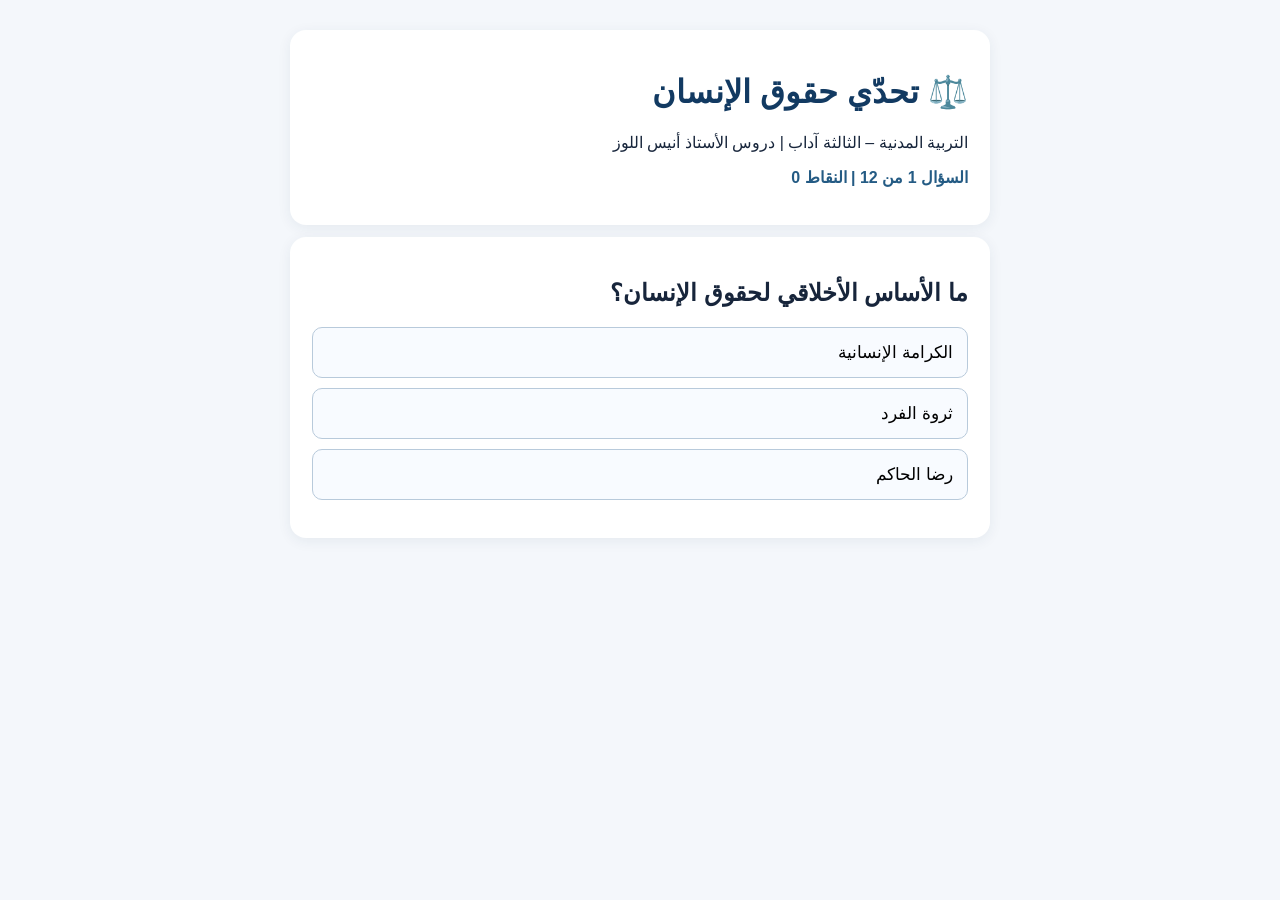
==== human-rights-quiz.html @ 67797f1d "Add interactive human rights revision quiz" ====
<!doctype html><html lang="ar" dir="rtl"><meta charset="utf-8"><meta name="viewport" content="width=device-width,initial-scale=1"><title>تحدّي حقوق الإنسان</title><style>body{font-family:Tahoma,Arial;background:#f4f7fb;color:#17253b;margin:0;padding:18px}.wrap{max-width:700px;margin:auto}header,.card{background:white;padding:22px;border-radius:16px;margin:12px 0;box-shadow:0 3px 14px #1b365012}h1{color:#123a62}button{display:block;width:100%;padding:14px;margin:10px 0;text-align:right;border:1px solid #b8cadb;border-radius:10px;background:#f8fbff;font-size:17px;cursor:pointer}button:hover{background:#dcecff}.correct{background:#d9f3df!important}.wrong{background:#ffe1e1!important}.small{color:#52657b}#next{background:#123a62;color:white;text-align:center}#progress{font-weight:bold;color:#245b84}</style><div class="wrap"><header><h1>⚖️ تحدّي حقوق الإنسان</h1><p>التربية المدنية – الثالثة آداب | دروس الأستاذ أنيس اللوز</p><p id="progress"></p></header><div class="card"><h2 id="q"></h2><div id="answers"></div><p id="explain" class="small"></p><button id="next" style="display:none" onclick="advance()">السؤال الموالي ←</button></div></div><script>const data=[["ما الأساس الأخلاقي لحقوق الإنسان؟",["الكرامة الإنسانية","ثروة الفرد","رضا الحاكم"],0,"الكرامة قيمة متأصلة ومتساوية بين البشر."],["ما الفرق بين الحاجة والحق؟",["لا فرق","الحاجة افتقار والحق استحقاق مشروع","كل رغبة حق"],1,"الحاجة منطلق للمطالبة، لكن الحق يتطلب أساسًا للمشروعية."],["من صاحب نظرية الحقوق الطبيعية: الحياة والحرية والملكية؟",["هوبز","جون لوك","مونتسكيو"],1,"يرى لوك أن الحقوق الطبيعية سابقة عن الدولة."],["ما الهدف الأساسي للدولة عند هوبز؟",["ضمان الأمن والسلم","إلغاء القانون","منع التعليم"],0,"الخوف من الصراع يدفع إلى إنشاء سلطة مشتركة."],["ما المقصود بالحرية المدنية عند روسو؟",["فعل كل ما نشاء","الخضوع لإرادة شخص واحد","العيش وفق قوانين يشارك المواطنون في وضعها"],2,"يربط روسو الحرية المدنية بالقانون والإرادة العامة."],["أيّ عبارة صحيحة؟",["الحقوق الطبيعية والحقوق المدنية مترادفتان دائمًا","الحقوق الطبيعية تصور فلسفي والمدنية حقوق ينظمها القانون","القانون يخلق كرامة الإنسان"],1,"يجب التمييز بين المصدر الفكري والضمان القانوني."],["متى اعتُمد الإعلان العالمي لحقوق الإنسان؟",["10 ديسمبر 1948","10 ديسمبر 1958","26 جوان 1945"],0,"اعتمدته الجمعية العامة للأمم المتحدة في باريس."],["في أي سنة اعتُمد العهدان الدوليان؟",["1789","1966","1989"],1,"دخل العهدان حيز النفاذ سنة 1976."],["ماذا تعني كونية حقوق الإنسان؟",["تخص مواطني دولة واحدة","تشمل جميع البشر دون تمييز","تخص البالغين فقط"],1,"تستند الكونية إلى المساواة في الكرامة."],["كيف نفهم ترابط الحقوق؟",["يمكن عزل التعليم عن بقية الحقوق","الحقوق الاقتصادية أهم دائمًا","التمتع بحق يساعد على ممارسة حقوق أخرى"],2,"التعليم مثلًا يدعم المشاركة وحرية التعبير."],["أي حق من الحقوق الاقتصادية والاجتماعية؟",["الحق في الصحة","الحق في الانتخاب","حرية الرأي"],0,"الصحة من الحقوق الاقتصادية والاجتماعية."],["ما التاريخ الذي يرتبط بإعلان حقوق الإنسان والمواطن في فرنسا؟",["1215","1789","1993"],1,"كان الإعلان محطة بارزة في تاريخ الحقوق."]];let i=0,score=0,locked=false;function show(){locked=false;document.getElementById('progress').textContent='السؤال '+(i+1)+' من '+data.length+' | النقاط '+score;document.getElementById('q').textContent=data[i][0];document.getElementById('explain').textContent='';document.getElementById('next').style.display='none';document.getElementById('answers').innerHTML='';data[i][1].forEach((v,j)=>{let b=document.createElement('button');b.textContent=v;b.onclick=()=>{if(locked)return;locked=true;if(j===data[i][2])score++;[...document.querySelectorAll('#answers button')].forEach((x,k)=>x.className=k===data[i][2]?'correct':k===j?'wrong':'');document.getElementById('explain').textContent=data[i][3];document.getElementById('next').style.display='block';document.getElementById('next').textContent=i===data.length-1?'عرض النتيجة':'السؤال الموالي ←'};document.getElementById('answers').appendChild(b)})}function advance(){i++;if(i<data.length){show();return}document.getElementById('progress').textContent='انتهى التحدي';document.getElementById('q').textContent='نتيجتك: '+score+' / '+data.length;document.getElementById('answers').innerHTML='<p>أحسنت! راجع الشروح المرتبطة بالإجابات لتحسين نتيجتك.</p>';document.getElementById('explain').textContent='';document.getElementById('next').textContent='إعادة المحاولة';document.getElementById('next').style.display='block';document.getElementById('next').onclick=()=>location.reload()}show();</script></html>
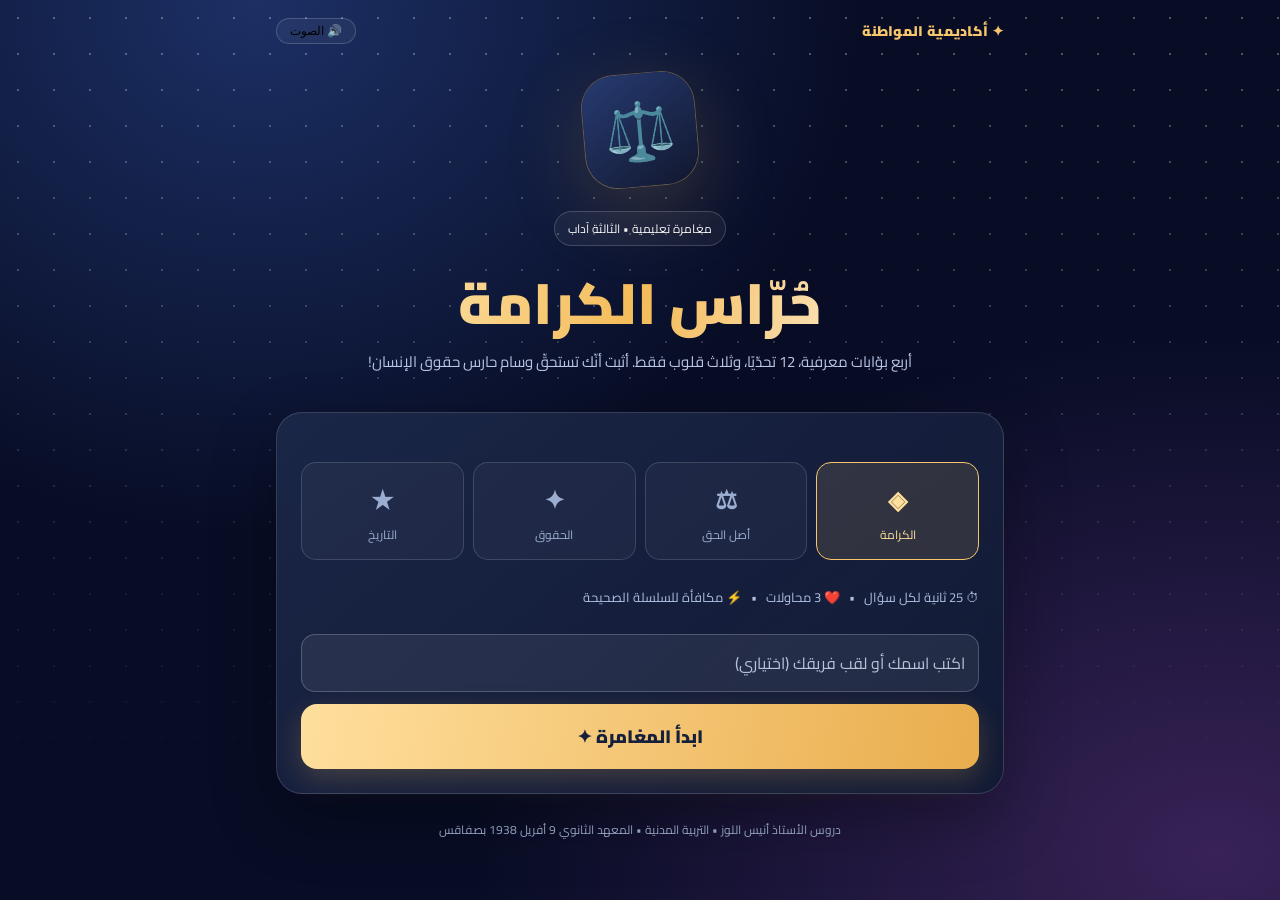
==== commit 389a705f: "Redesign human rights quiz as cinematic four-stage game" ====
--- a/human-rights-quiz.html
+++ b/human-rights-quiz.html
@@ -1 +1,24 @@
-<!doctype html><html lang="ar" dir="rtl"><meta charset="utf-8"><meta name="viewport" content="width=device-width,initial-scale=1"><title>تحدّي حقوق الإنسان</title><style>body{font-family:Tahoma,Arial;background:#f4f7fb;color:#17253b;margin:0;padding:18px}.wrap{max-width:700px;margin:auto}header,.card{background:white;padding:22px;border-radius:16px;margin:12px 0;box-shadow:0 3px 14px #1b365012}h1{color:#123a62}button{display:block;width:100%;padding:14px;margin:10px 0;text-align:right;border:1px solid #b8cadb;border-radius:10px;background:#f8fbff;font-size:17px;cursor:pointer}button:hover{background:#dcecff}.correct{background:#d9f3df!important}.wrong{background:#ffe1e1!important}.small{color:#52657b}#next{background:#123a62;color:white;text-align:center}#progress{font-weight:bold;color:#245b84}</style><div class="wrap"><header><h1>⚖️ تحدّي حقوق الإنسان</h1><p>التربية المدنية – الثالثة آداب | دروس الأستاذ أنيس اللوز</p><p id="progress"></p></header><div class="card"><h2 id="q"></h2><div id="answers"></div><p id="explain" class="small"></p><button id="next" style="display:none" onclick="advance()">السؤال الموالي ←</button></div></div><script>const data=[["ما الأساس الأخلاقي لحقوق الإنسان؟",["الكرامة الإنسانية","ثروة الفرد","رضا الحاكم"],0,"الكرامة قيمة متأصلة ومتساوية بين البشر."],["ما الفرق بين الحاجة والحق؟",["لا فرق","الحاجة افتقار والحق استحقاق مشروع","كل رغبة حق"],1,"الحاجة منطلق للمطالبة، لكن الحق يتطلب أساسًا للمشروعية."],["من صاحب نظرية الحقوق الطبيعية: الحياة والحرية والملكية؟",["هوبز","جون لوك","مونتسكيو"],1,"يرى لوك أن الحقوق الطبيعية سابقة عن الدولة."],["ما الهدف الأساسي للدولة عند هوبز؟",["ضمان الأمن والسلم","إلغاء القانون","منع التعليم"],0,"الخوف من الصراع يدفع إلى إنشاء سلطة مشتركة."],["ما المقصود بالحرية المدنية عند روسو؟",["فعل كل ما نشاء","الخضوع لإرادة شخص واحد","العيش وفق قوانين يشارك المواطنون في وضعها"],2,"يربط روسو الحرية المدنية بالقانون والإرادة العامة."],["أيّ عبارة صحيحة؟",["الحقوق الطبيعية والحقوق المدنية مترادفتان دائمًا","الحقوق الطبيعية تصور فلسفي والمدنية حقوق ينظمها القانون","القانون يخلق كرامة الإنسان"],1,"يجب التمييز بين المصدر الفكري والضمان القانوني."],["متى اعتُمد الإعلان العالمي لحقوق الإنسان؟",["10 ديسمبر 1948","10 ديسمبر 1958","26 جوان 1945"],0,"اعتمدته الجمعية العامة للأمم المتحدة في باريس."],["في أي سنة اعتُمد العهدان الدوليان؟",["1789","1966","1989"],1,"دخل العهدان حيز النفاذ سنة 1976."],["ماذا تعني كونية حقوق الإنسان؟",["تخص مواطني دولة واحدة","تشمل جميع البشر دون تمييز","تخص البالغين فقط"],1,"تستند الكونية إلى المساواة في الكرامة."],["كيف نفهم ترابط الحقوق؟",["يمكن عزل التعليم عن بقية الحقوق","الحقوق الاقتصادية أهم دائمًا","التمتع بحق يساعد على ممارسة حقوق أخرى"],2,"التعليم مثلًا يدعم المشاركة وحرية التعبير."],["أي حق من الحقوق الاقتصادية والاجتماعية؟",["الحق في الصحة","الحق في الانتخاب","حرية الرأي"],0,"الصحة من الحقوق الاقتصادية والاجتماعية."],["ما التاريخ الذي يرتبط بإعلان حقوق الإنسان والمواطن في فرنسا؟",["1215","1789","1993"],1,"كان الإعلان محطة بارزة في تاريخ الحقوق."]];let i=0,score=0,locked=false;function show(){locked=false;document.getElementById('progress').textContent='السؤال '+(i+1)+' من '+data.length+' | النقاط '+score;document.getElementById('q').textContent=data[i][0];document.getElementById('explain').textContent='';document.getElementById('next').style.display='none';document.getElementById('answers').innerHTML='';data[i][1].forEach((v,j)=>{let b=document.createElement('button');b.textContent=v;b.onclick=()=>{if(locked)return;locked=true;if(j===data[i][2])score++;[...document.querySelectorAll('#answers button')].forEach((x,k)=>x.className=k===data[i][2]?'correct':k===j?'wrong':'');document.getElementById('explain').textContent=data[i][3];document.getElementById('next').style.display='block';document.getElementById('next').textContent=i===data.length-1?'عرض النتيجة':'السؤال الموالي ←'};document.getElementById('answers').appendChild(b)})}function advance(){i++;if(i<data.length){show();return}document.getElementById('progress').textContent='انتهى التحدي';document.getElementById('q').textContent='نتيجتك: '+score+' / '+data.length;document.getElementById('answers').innerHTML='<p>أحسنت! راجع الشروح المرتبطة بالإجابات لتحسين نتيجتك.</p>';document.getElementById('explain').textContent='';document.getElementById('next').textContent='إعادة المحاولة';document.getElementById('next').style.display='block';document.getElementById('next').onclick=()=>location.reload()}show();</script></html>+<!doctype html><html lang="ar" dir="rtl"><head><meta charset="utf-8"><meta name="viewport" content="width=device-width,initial-scale=1"><meta name="theme-color" content="#080d25"><title>حُرّاس الكرامة | مغامرة حقوق الإنسان</title><style>
+@import url('https://fonts.googleapis.com/css2?family=Cairo:wght@400;600;700;800;900&display=swap');
+:root{--gold:#f7c66c;--cyan:#54e5e0;--ink:#080d25;--panel:#151e3a;--white:#f8faff}*{box-sizing:border-box}body{margin:0;min-height:100vh;background:radial-gradient(ellipse at 20% 0%,#1c3065 0,transparent 42%),radial-gradient(ellipse at 95% 95%,#382257 0,transparent 43%),#080d25;color:var(--white);font-family:Cairo,Tahoma,Arial,sans-serif;overflow-x:hidden}.stars{position:fixed;inset:0;pointer-events:none;opacity:.3;background-image:radial-gradient(#fff 1px,transparent 1px);background-size:36px 36px;mask-image:linear-gradient(#000,transparent 90%)}.app{max-width:760px;margin:auto;padding:18px 16px 44px;position:relative}.top{display:flex;align-items:center;justify-content:space-between;gap:10px}.brand{font-size:14px;font-weight:900;letter-spacing:.3px;color:var(--gold)}.pill{border:1px solid #ffffff2c;border-radius:50px;padding:5px 13px;background:#ffffff0c;font-size:12px}.hero{text-align:center;padding:30px 10px 16px}.crest{width:112px;height:112px;margin:0 auto 10px;border-radius:32px;display:grid;place-items:center;font-size:57px;background:linear-gradient(145deg,#273b72,#11172e);box-shadow:0 0 0 1px #f7c66c55,0 20px 80px #d8a94b38;transform:rotate(-5deg)}h1{font-size:clamp(33px,7vw,57px);line-height:1.25;margin:22px 0 8px;font-weight:900;background:linear-gradient(100deg,#fff2c8,#f4bb58,#fff);background-clip:text;color:transparent}h2{font-size:clamp(21px,5vw,31px);line-height:1.65;margin:12px 0}.subtitle{color:#b9c6e6;font-size:15px;max-width:570px;margin:8px auto 20px}.panel{background:linear-gradient(140deg,#1c2849ed,#111a34f5);border:1px solid #ffffff25;border-radius:26px;padding:24px;box-shadow:0 25px 65px #0005;backdrop-filter:blur(8px)}.levels{display:grid;grid-template-columns:repeat(4,1fr);gap:9px;margin:25px 0}.level{padding:13px 5px;text-align:center;border:1px solid #ffffff25;border-radius:15px;background:#ffffff09;color:#9badd0;font-size:12px}.level b{display:block;font-size:25px}.level.on{border-color:#f7c66c;background:#f7c66c20;color:#ffdf9c}.cta{width:100%;border:0;border-radius:16px;padding:16px 20px;background:linear-gradient(100deg,#ffdf9d,#e9ad4d);color:#16203b;font-family:inherit;font-weight:900;font-size:18px;cursor:pointer;box-shadow:0 9px 28px #e6ae4c3b;transition:transform .15s}.cta:active,.option:active{transform:scale(.98)}.secondary{background:#243557;color:#fff;box-shadow:none;border:1px solid #ffffff30}.hide{display:none!important}.hud{display:flex;gap:7px;justify-content:space-between;align-items:center;flex-wrap:wrap;margin:18px 0}.stat{background:#ffffff12;border:1px solid #ffffff20;padding:8px 12px;border-radius:13px;font-weight:800;font-size:13px}.track{height:9px;border-radius:30px;background:#ffffff1b;overflow:hidden;margin:12px 0 24px}.fill{height:100%;width:0;background:linear-gradient(90deg,var(--cyan),var(--gold));transition:width .35s}.chapter{color:var(--gold);font-weight:900;font-size:13px;letter-spacing:1px}.question{min-height:95px}.options{display:grid;gap:11px;margin-top:20px}.option{background:#ffffff0d;border:1px solid #8191b14f;color:#f5f7ff;border-radius:16px;min-height:66px;padding:15px;text-align:right;font:700 16px Cairo,Tahoma,sans-serif;cursor:pointer;display:flex;align-items:center;gap:13px;transition:.18s}.option:hover:not(:disabled){border-color:var(--gold);background:#ffffff1c}.letter{flex:0 0 32px;width:32px;height:32px;border-radius:10px;background:#ffffff16;display:grid;place-items:center;color:var(--gold);font-size:14px}.option.correct{border-color:#55e4b5;background:#2b9b7840}.option.wrong{border-color:#ff738c;background:#c0395440}.option:disabled{cursor:default}.feedback{margin:15px 0;padding:13px 15px;border-radius:14px;background:#ffffff10;border-right:3px solid var(--gold);font-size:14px;line-height:1.9}.timer{height:5px;background:#ffffff1a;border-radius:10px;overflow:hidden;margin-top:9px}.timer div{height:100%;background:linear-gradient(90deg,#ff778d,#f9c86c);width:100%;transition:width 1s linear}.footer{text-align:center;font-size:12px;color:#a4b4d5;margin-top:24px}.medal{font-size:70px;text-align:center;filter:drop-shadow(0 0 24px #f3bb5a99)}.resultscore{font-size:62px;font-weight:900;color:var(--gold);text-align:center}.name{width:100%;border:1px solid #ffffff35;background:#ffffff12;border-radius:14px;padding:13px;color:#fff;font:inherit;margin:12px 0}.name::placeholder{color:#b7c4d8}.mini{font-size:13px;color:#aebfe2}.shake{animation:shake .3s}@keyframes shake{0%,100%{transform:translateX(0)}25%{transform:translateX(8px)}75%{transform:translateX(-8px)}}.float{animation:float 3s ease-in-out infinite}@keyframes float{50%{transform:translateY(-8px) rotate(-5deg)}}.confetti{position:fixed;width:8px;height:12px;z-index:99;pointer-events:none;animation:fall 2.8s linear forwards}@keyframes fall{to{transform:translateY(110vh) rotate(700deg);opacity:0}}@media(max-width:480px){.panel{padding:18px}.levels{gap:5px}.level{font-size:10px}.option{font-size:14px;padding:11px}.hud .stat{font-size:11px;padding:7px}}
+</style></head><body><div class="stars"></div><main class="app"><div class="top"><span class="brand">✦ أكاديمية المواطنة</span><button class="pill" id="sound" onclick="toggleSound()">🔊 الصوت</button></div>
+<section id="welcome"><div class="hero"><div class="crest float">⚖️</div><div class="pill" style="display:inline-block;margin-top:15px">مغامرة تعليمية • الثالثة آداب</div><h1>حُرّاس الكرامة</h1><p class="subtitle">أربع بوّابات معرفية، 12 تحدّيًا، وثلاث قلوب فقط. أثبت أنّك تستحقّ وسام حارس حقوق الإنسان!</p></div><div class="panel"><div class="levels"><div class="level on"><b>◈</b>الكرامة</div><div class="level"><b>⚖</b>أصل الحق</div><div class="level"><b>✦</b>الحقوق</div><div class="level"><b>★</b>التاريخ</div></div><p class="mini">⏱ 25 ثانية لكل سؤال &nbsp; • &nbsp; ❤️ 3 محاولات &nbsp; • &nbsp; ⚡ مكافأة للسلسلة الصحيحة</p><input class="name" id="player" maxlength="25" placeholder="اكتب اسمك أو لقب فريقك (اختياري)"><button class="cta" onclick="start()">ابدأ المغامرة ✦</button></div></section>
+<section id="game" class="hide"><div class="hud"><span class="stat" id="hearts">❤️❤️❤️</span><span class="stat" id="points">⭐ 0</span><span class="stat" id="streak">⚡ 0</span><span class="stat" id="count">1 / 12</span></div><div class="track"><div class="fill" id="progress"></div></div><div class="panel" id="gamePanel"><div class="chapter" id="chapter"></div><h2 class="question" id="question"></h2><div class="timer"><div id="timebar"></div></div><p class="mini" id="clock">⏳ 25 ثانية</p><div class="options" id="options"></div><div class="feedback hide" id="feedback"></div><button class="cta hide" id="next" onclick="advance()">واصل المغامرة ←</button></div></section>
+<section id="result" class="hide"><div class="hero"><div class="medal" id="medal">🏅</div><h1 id="resultTitle">أحسنت!</h1><p class="subtitle" id="resultText"></p></div><div class="panel"><div class="resultscore" id="finalScore"></div><p style="text-align:center" id="finalDetail"></p><button class="cta" onclick="restart()">العب من جديد ↻</button><button class="cta secondary" style="margin-top:10px" onclick="share()">شارك نتيجتك 📋</button></div></section><div class="footer">دروس الأستاذ أنيس اللوز • التربية المدنية • المعهد الثانوي 9 أفريل 1938 بصفاقس</div></main>
+<script>
+const questions=[
+{c:"البوّابة الأولى: الكرامة",q:"لماذا يستحقّ جميع البشر حقوق الإنسان؟",a:["لأنهم متساوون في الثروة","لأن كرامتهم متأصّلة ومتساوية","لأن الدولة تمنحهم قيمتهم"],k:1,e:"الكرامة الإنسانية قيمة أصيلة لا ترتبط باللون أو الأصل أو الوضع الاجتماعي."},
+{c:"البوّابة الأولى: الكرامة",q:"ماذا يعني مبدأ كانط: الإنسان غاية في ذاته؟",a:["يمكن استغلال الإنسان متى كان ذلك نافعًا","لا يجوز اختزال الإنسان في مجرّد وسيلة","الحقوق تخصّ الأقوياء فقط"],k:1,e:"احترام الإنسان يقتضي عدم معاملته كمجرّد أداة لتحقيق مصالح الغير."},
+{c:"البوّابة الأولى: الكرامة",q:"أيّ مثال يعبّر عن حماية الكرامة؟",a:["التمييز في الدراسة بسبب الأصل","حرمان الفرد من التعبير","ضمان المساواة أمام القانون"],k:2,e:"المساواة أمام القانون تمنع التمييز التعسّفي."},
+{c:"البوّابة الثانية: أصل الحق",q:"ما العلاقة الدقيقة بين الحاجة والحق؟",a:["كل رغبة تتحوّل تلقائيًا إلى حق","الحاجة منطلق للمطالبة والحق استحقاق مشروع","لا صلة بين الحاجة والحق"],k:1,e:"الحاجة لا تنشئ حقًا تلقائيًا؛ مشروعية المطالبة ترتبط بالكرامة والاعتراف الاجتماعي والقانوني."},
+{c:"البوّابة الثانية: أصل الحق",q:"من اعتبر الحياة والحرية والملكية حقوقًا طبيعية سابقة عن الدولة؟",a:["جون لوك","توماس هوبز","جان جاك روسو"],k:0,e:"يرى لوك أنّ الدولة تقوم لحماية الحقوق الطبيعية لا لإنشائها من العدم."},
+{c:"البوّابة الثانية: أصل الحق",q:"ما الفكرة الأساسية في تفسير هوبز لقيام الدولة؟",a:["توسيع الصراع","الحاجة إلى الأمن والسلم","إلغاء جميع القوانين"],k:1,e:"يربط هوبز قيام السلطة السياسية بالحاجة إلى تجاوز الخوف والصراع."},
+{c:"البوّابة الثالثة: منظومة الحقوق",q:"ما الذي يميّز الحرية المدنية عند روسو؟",a:["العيش بلا قواعد","الخضوع لإرادة الحاكم وحده","الخضوع لقوانين تشارك الجماعة السياسية في وضعها"],k:2,e:"يربط روسو الحرية المدنية بالقانون والإرادة العامة."},
+{c:"البوّابة الثالثة: منظومة الحقوق",q:"ما معنى كونية حقوق الإنسان؟",a:["هي حقوق لجميع البشر دون تمييز","هي حقوق تخصّ دولة واحدة","هي حقوق لا تشمل الأطفال"],k:0,e:"تقوم الكونية على المساواة في الكرامة والاستحقاق."},
+{c:"البوّابة الثالثة: منظومة الحقوق",q:"أيّ مثال يعبّر عن ترابط الحقوق؟",a:["التعليم لا يؤثّر في المشاركة","التعليم يساعد على المشاركة الواعية","الحقوق السياسية تلغي الحقوق الاجتماعية"],k:1,e:"الحقوق مترابطة؛ التعلّم يدعم ممارسة الحريات والمشاركة العامة."},
+{c:"البوّابة الرابعة: محطات التاريخ",q:"في أيّ سنة صدر إعلان حقوق الإنسان والمواطن في فرنسا؟",a:["1789","1948","1966"],k:0,e:"أُقرّ الإعلان الفرنسي سنة 1789."},
+{c:"البوّابة الرابعة: محطات التاريخ",q:"ما التاريخ الدقيق لاعتماد الإعلان العالمي لحقوق الإنسان؟",a:["26 جوان 1945","10 ديسمبر 1948","10 ديسمبر 1966"],k:1,e:"اعتمدته الجمعية العامة للأمم المتحدة يوم 10 ديسمبر 1948."},
+{c:"البوّابة الرابعة: محطات التاريخ",q:"متى اعتُمد العهدان الدوليان للحقوق المدنية والسياسية والحقوق الاقتصادية والاجتماعية والثقافية؟",a:["1945","1976","1966"],k:2,e:"اعتُمد العهدان سنة 1966 ودخلا حيّز النفاذ سنة 1976."}
+];
+let index=0,points=0,hearts=3,streak=0,correct=0,seconds=25,interval=null,locked=false,sound=true,player="";const $=id=>document.getElementById(id);function tone(freq=500,dur=.12){if(!sound)return;try{const ctx=new(window.AudioContext||window.webkitAudioContext)(),o=ctx.createOscillator(),g=ctx.createGain();o.connect(g);g.connect(ctx.destination);o.frequency.value=freq;g.gain.setValueAtTime(.055,ctx.currentTime);g.gain.exponentialRampToValueAtTime(.001,ctx.currentTime+dur);o.start();o.stop(ctx.currentTime+dur);setTimeout(()=>ctx.close(),500)}catch(e){}}function toggleSound(){sound=!sound;$('sound').textContent=sound?'🔊 الصوت':'🔇 صامت'}function start(){player=$('player').value.trim()||'حارس الكرامة';$('welcome').classList.add('hide');$('game').classList.remove('hide');show()}function show(){locked=false;seconds=25;$('count').textContent=(index+1)+' / '+questions.length;$('points').textContent='⭐ '+points;$('streak').textContent='⚡ '+streak;$('hearts').textContent='❤️'.repeat(hearts)+'🖤'.repeat(3-hearts);$('progress').style.width=(index/questions.length*100)+'%';$('chapter').textContent=questions[index].c;$('question').textContent=questions[index].q;$('feedback').classList.add('hide');$('next').classList.add('hide');$('options').innerHTML='';questions[index].a.forEach((a,j)=>{const b=document.createElement('button');b.className='option';b.innerHTML='<span class="letter">'+['أ','ب','ج'][j]+'</span><span></span>';b.lastChild.textContent=a;b.onclick=()=>answer(j);$('options').appendChild(b)});updateClock();clearInterval(interval);interval=setInterval(()=>{seconds--;updateClock();if(seconds<=0)answer(-1)},1000)}function updateClock(){$('clock').textContent='⏳ '+seconds+' ثانية';$('timebar').style.width=seconds/25*100+'%'}function answer(j){if(locked)return;locked=true;clearInterval(interval);const q=questions[index],right=j===q.k;[...$('options').children].forEach((b,k)=>{b.disabled=true;if(k===q.k)b.classList.add('correct');else if(k===j)b.classList.add('wrong')});if(right){streak++;correct++;points+=100+Math.max(0,seconds)*2+Math.min(streak-1,4)*20;tone(650,.11);setTimeout(()=>tone(850,.15),130)}else{hearts--;streak=0;tone(180,.28);$('gamePanel').classList.add('shake');setTimeout(()=>$('gamePanel').classList.remove('shake'),350)}$('points').textContent='⭐ '+points;$('hearts').textContent='❤️'.repeat(hearts)+'🖤'.repeat(3-hearts);$('streak').textContent='⚡ '+streak;$('feedback').textContent=(right?'✨ إجابة صحيحة! ':'💡 '+(j===-1?'انتهى الوقت. ':'إجابة غير صحيحة. '))+q.e;$('feedback').classList.remove('hide');$('next').textContent=hearts===0||index===questions.length-1?'عرض النتيجة 🏆':(index%3===2?'اجتزت البوّابة! واصل ✦':'السؤال التالي ←');$('next').classList.remove('hide')}function advance(){if(hearts===0||index===questions.length-1){finish();return}index++;show()}function finish(){clearInterval(interval);$('game').classList.add('hide');$('result').classList.remove('hide');$('progress').style.width='100%';const won=hearts>0&&index===questions.length-1;$('medal').textContent=won?'🏆':correct>=6?'🥈':'🛡️';$('resultTitle').textContent=won?'أصبحت حارسًا للكرامة!':'انتهت الجولة';$('resultText').textContent=won?'أتممت البوّابات الأربع بنجاح.':'الحقوق تُحمى بالمعرفة. راجع الشروح وحاول مجددًا.';$('finalScore').textContent=points+' ⭐';$('finalDetail').textContent=player+' • '+correct+' إجابات صحيحة من '+questions.length+' • '+(won?'وسام الحارس الذهبي':'واصل التدريب');if(won)confetti()}function confetti(){for(let n=0;n<65;n++){let e=document.createElement('i');e.className='confetti';e.style.left=Math.random()*100+'vw';e.style.top='-30px';e.style.background=['#f7c66c','#54e5e0','#e8a2f5','#fff'][n%4];e.style.animationDelay=Math.random()*1.5+'s';e.style.transform='rotate('+Math.random()*180+'deg)';document.body.appendChild(e);setTimeout(()=>e.remove(),4500)}}function restart(){index=0;points=0;hearts=3;streak=0;correct=0;$('result').classList.add('hide');$('welcome').classList.remove('hide')}function share(){let msg='⚖️ حُرّاس الكرامة | '+player+' حقّق '+points+' نقطة و'+correct+'/12 إجابة صحيحة!';if(navigator.clipboard)navigator.clipboard.writeText(msg).then(()=>alert('تم نسخ النتيجة!')).catch(()=>prompt('انسخ نتيجتك:',msg));else prompt('انسخ نتيجتك:',msg)}
+</script></body></html>
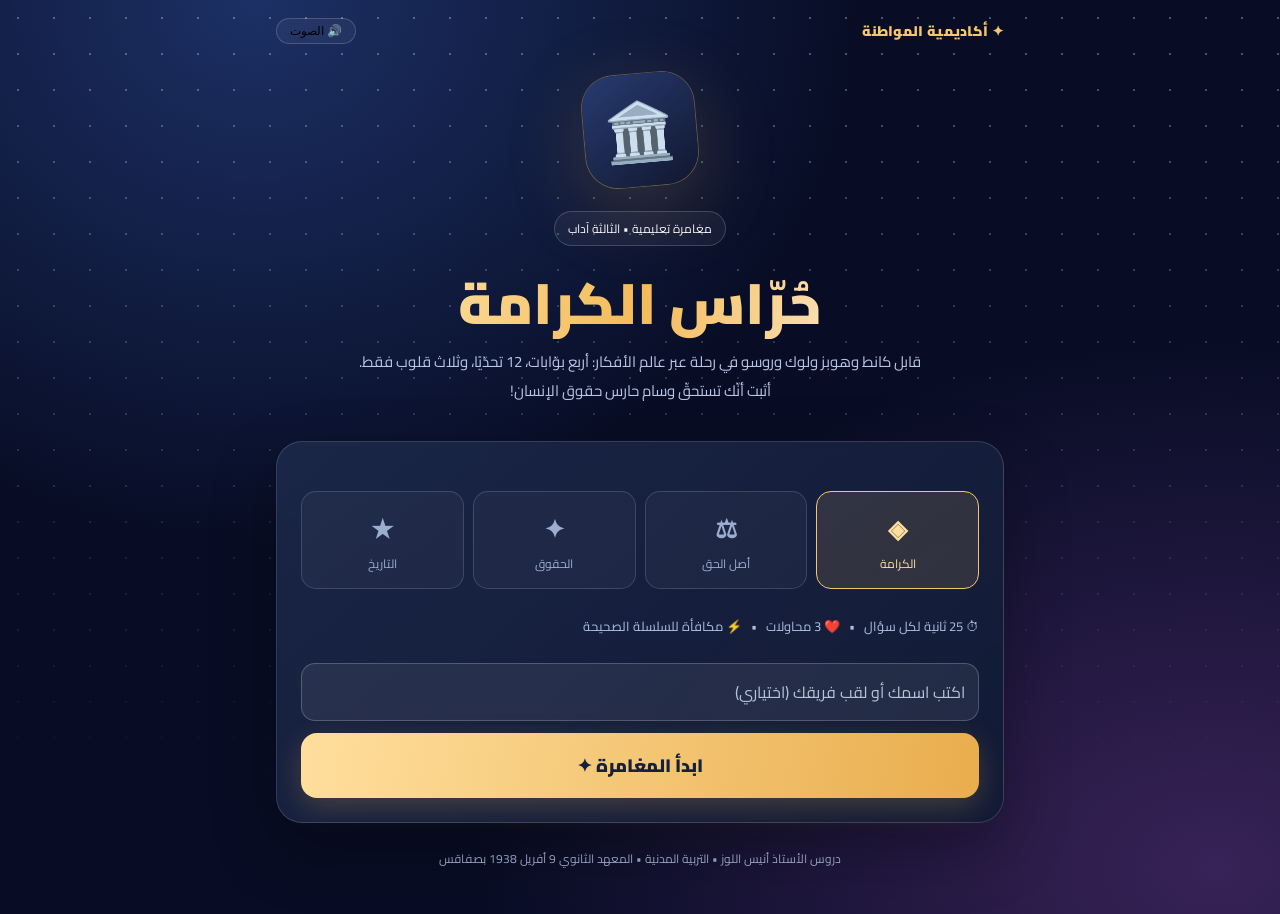
==== commit e81c63e5: "Add philosopher dialogues and illustrated learning scenes" ====
--- a/human-rights-quiz.html
+++ b/human-rights-quiz.html
@@ -1,11 +1,33 @@
 <!doctype html><html lang="ar" dir="rtl"><head><meta charset="utf-8"><meta name="viewport" content="width=device-width,initial-scale=1"><meta name="theme-color" content="#080d25"><title>حُرّاس الكرامة | مغامرة حقوق الإنسان</title><style>
 @import url('https://fonts.googleapis.com/css2?family=Cairo:wght@400;600;700;800;900&display=swap');
-:root{--gold:#f7c66c;--cyan:#54e5e0;--ink:#080d25;--panel:#151e3a;--white:#f8faff}*{box-sizing:border-box}body{margin:0;min-height:100vh;background:radial-gradient(ellipse at 20% 0%,#1c3065 0,transparent 42%),radial-gradient(ellipse at 95% 95%,#382257 0,transparent 43%),#080d25;color:var(--white);font-family:Cairo,Tahoma,Arial,sans-serif;overflow-x:hidden}.stars{position:fixed;inset:0;pointer-events:none;opacity:.3;background-image:radial-gradient(#fff 1px,transparent 1px);background-size:36px 36px;mask-image:linear-gradient(#000,transparent 90%)}.app{max-width:760px;margin:auto;padding:18px 16px 44px;position:relative}.top{display:flex;align-items:center;justify-content:space-between;gap:10px}.brand{font-size:14px;font-weight:900;letter-spacing:.3px;color:var(--gold)}.pill{border:1px solid #ffffff2c;border-radius:50px;padding:5px 13px;background:#ffffff0c;font-size:12px}.hero{text-align:center;padding:30px 10px 16px}.crest{width:112px;height:112px;margin:0 auto 10px;border-radius:32px;display:grid;place-items:center;font-size:57px;background:linear-gradient(145deg,#273b72,#11172e);box-shadow:0 0 0 1px #f7c66c55,0 20px 80px #d8a94b38;transform:rotate(-5deg)}h1{font-size:clamp(33px,7vw,57px);line-height:1.25;margin:22px 0 8px;font-weight:900;background:linear-gradient(100deg,#fff2c8,#f4bb58,#fff);background-clip:text;color:transparent}h2{font-size:clamp(21px,5vw,31px);line-height:1.65;margin:12px 0}.subtitle{color:#b9c6e6;font-size:15px;max-width:570px;margin:8px auto 20px}.panel{background:linear-gradient(140deg,#1c2849ed,#111a34f5);border:1px solid #ffffff25;border-radius:26px;padding:24px;box-shadow:0 25px 65px #0005;backdrop-filter:blur(8px)}.levels{display:grid;grid-template-columns:repeat(4,1fr);gap:9px;margin:25px 0}.level{padding:13px 5px;text-align:center;border:1px solid #ffffff25;border-radius:15px;background:#ffffff09;color:#9badd0;font-size:12px}.level b{display:block;font-size:25px}.level.on{border-color:#f7c66c;background:#f7c66c20;color:#ffdf9c}.cta{width:100%;border:0;border-radius:16px;padding:16px 20px;background:linear-gradient(100deg,#ffdf9d,#e9ad4d);color:#16203b;font-family:inherit;font-weight:900;font-size:18px;cursor:pointer;box-shadow:0 9px 28px #e6ae4c3b;transition:transform .15s}.cta:active,.option:active{transform:scale(.98)}.secondary{background:#243557;color:#fff;box-shadow:none;border:1px solid #ffffff30}.hide{display:none!important}.hud{display:flex;gap:7px;justify-content:space-between;align-items:center;flex-wrap:wrap;margin:18px 0}.stat{background:#ffffff12;border:1px solid #ffffff20;padding:8px 12px;border-radius:13px;font-weight:800;font-size:13px}.track{height:9px;border-radius:30px;background:#ffffff1b;overflow:hidden;margin:12px 0 24px}.fill{height:100%;width:0;background:linear-gradient(90deg,var(--cyan),var(--gold));transition:width .35s}.chapter{color:var(--gold);font-weight:900;font-size:13px;letter-spacing:1px}.question{min-height:95px}.options{display:grid;gap:11px;margin-top:20px}.option{background:#ffffff0d;border:1px solid #8191b14f;color:#f5f7ff;border-radius:16px;min-height:66px;padding:15px;text-align:right;font:700 16px Cairo,Tahoma,sans-serif;cursor:pointer;display:flex;align-items:center;gap:13px;transition:.18s}.option:hover:not(:disabled){border-color:var(--gold);background:#ffffff1c}.letter{flex:0 0 32px;width:32px;height:32px;border-radius:10px;background:#ffffff16;display:grid;place-items:center;color:var(--gold);font-size:14px}.option.correct{border-color:#55e4b5;background:#2b9b7840}.option.wrong{border-color:#ff738c;background:#c0395440}.option:disabled{cursor:default}.feedback{margin:15px 0;padding:13px 15px;border-radius:14px;background:#ffffff10;border-right:3px solid var(--gold);font-size:14px;line-height:1.9}.timer{height:5px;background:#ffffff1a;border-radius:10px;overflow:hidden;margin-top:9px}.timer div{height:100%;background:linear-gradient(90deg,#ff778d,#f9c86c);width:100%;transition:width 1s linear}.footer{text-align:center;font-size:12px;color:#a4b4d5;margin-top:24px}.medal{font-size:70px;text-align:center;filter:drop-shadow(0 0 24px #f3bb5a99)}.resultscore{font-size:62px;font-weight:900;color:var(--gold);text-align:center}.name{width:100%;border:1px solid #ffffff35;background:#ffffff12;border-radius:14px;padding:13px;color:#fff;font:inherit;margin:12px 0}.name::placeholder{color:#b7c4d8}.mini{font-size:13px;color:#aebfe2}.shake{animation:shake .3s}@keyframes shake{0%,100%{transform:translateX(0)}25%{transform:translateX(8px)}75%{transform:translateX(-8px)}}.float{animation:float 3s ease-in-out infinite}@keyframes float{50%{transform:translateY(-8px) rotate(-5deg)}}.confetti{position:fixed;width:8px;height:12px;z-index:99;pointer-events:none;animation:fall 2.8s linear forwards}@keyframes fall{to{transform:translateY(110vh) rotate(700deg);opacity:0}}@media(max-width:480px){.panel{padding:18px}.levels{gap:5px}.level{font-size:10px}.option{font-size:14px;padding:11px}.hud .stat{font-size:11px;padding:7px}}
+:root{--gold:#f7c66c;--cyan:#54e5e0;--ink:#080d25;--panel:#151e3a;--white:#f8faff}*{box-sizing:border-box}body{margin:0;min-height:100vh;background:radial-gradient(ellipse at 20% 0%,#1c3065 0,transparent 42%),radial-gradient(ellipse at 95% 95%,#382257 0,transparent 43%),#080d25;color:var(--white);font-family:Cairo,Tahoma,Arial,sans-serif;overflow-x:hidden}.stars{position:fixed;inset:0;pointer-events:none;opacity:.3;background-image:radial-gradient(#fff 1px,transparent 1px);background-size:36px 36px;mask-image:linear-gradient(#000,transparent 90%)}.app{max-width:760px;margin:auto;padding:18px 16px 44px;position:relative}.top{display:flex;align-items:center;justify-content:space-between;gap:10px}.brand{font-size:14px;font-weight:900;letter-spacing:.3px;color:var(--gold)}.pill{border:1px solid #ffffff2c;border-radius:50px;padding:5px 13px;background:#ffffff0c;font-size:12px}.hero{text-align:center;padding:30px 10px 16px}.crest{width:112px;height:112px;margin:0 auto 10px;border-radius:32px;display:grid;place-items:center;font-size:57px;background:linear-gradient(145deg,#273b72,#11172e);box-shadow:0 0 0 1px #f7c66c55,0 20px 80px #d8a94b38;transform:rotate(-5deg)}h1{font-size:clamp(33px,7vw,57px);line-height:1.25;margin:22px 0 8px;font-weight:900;background:linear-gradient(100deg,#fff2c8,#f4bb58,#fff);background-clip:text;color:transparent}h2{font-size:clamp(21px,5vw,31px);line-height:1.65;margin:12px 0}.subtitle{color:#b9c6e6;font-size:15px;max-width:570px;margin:8px auto 20px}.panel{background:linear-gradient(140deg,#1c2849ed,#111a34f5);border:1px solid #ffffff25;border-radius:26px;padding:24px;box-shadow:0 25px 65px #0005;backdrop-filter:blur(8px)}.levels{display:grid;grid-template-columns:repeat(4,1fr);gap:9px;margin:25px 0}.level{padding:13px 5px;text-align:center;border:1px solid #ffffff25;border-radius:15px;background:#ffffff09;color:#9badd0;font-size:12px}.level b{display:block;font-size:25px}.level.on{border-color:#f7c66c;background:#f7c66c20;color:#ffdf9c}.cta{width:100%;border:0;border-radius:16px;padding:16px 20px;background:linear-gradient(100deg,#ffdf9d,#e9ad4d);color:#16203b;font-family:inherit;font-weight:900;font-size:18px;cursor:pointer;box-shadow:0 9px 28px #e6ae4c3b;transition:transform .15s}.cta:active,.option:active{transform:scale(.98)}.secondary{background:#243557;color:#fff;box-shadow:none;border:1px solid #ffffff30}.hide{display:none!important}.hud{display:flex;gap:7px;justify-content:space-between;align-items:center;flex-wrap:wrap;margin:18px 0}.stat{background:#ffffff12;border:1px solid #ffffff20;padding:8px 12px;border-radius:13px;font-weight:800;font-size:13px}.track{height:9px;border-radius:30px;background:#ffffff1b;overflow:hidden;margin:12px 0 24px}.fill{height:100%;width:0;background:linear-gradient(90deg,var(--cyan),var(--gold));transition:width .35s}.philosopher{display:flex;align-items:center;gap:15px;padding:14px;border-radius:18px;margin:10px 0 16px;background:linear-gradient(120deg,#4b376855,#1e487155);border:1px solid #f7c66c55}.portrait{width:82px;height:94px;flex-shrink:0;display:grid;place-items:center;border-radius:16px;background:linear-gradient(145deg,#e7b978,#6c4265);font-size:58px;box-shadow:inset 0 0 0 2px #ffe1a76b}.speech{font-size:14px;line-height:1.9;color:#f5e6cb}.speaker{color:var(--gold);font-weight:900;font-size:16px}.illustration{border:1px solid #ffffff2b;border-radius:15px;background:#0a1633;padding:10px;margin-bottom:16px;text-align:center;font-size:14px;color:#c6dcf6}.illustration svg{display:block;width:100%;height:90px}.chapter{color:var(--gold);font-weight:900;font-size:13px;letter-spacing:1px}.question{min-height:95px}.options{display:grid;gap:11px;margin-top:20px}.option{background:#ffffff0d;border:1px solid #8191b14f;color:#f5f7ff;border-radius:16px;min-height:66px;padding:15px;text-align:right;font:700 16px Cairo,Tahoma,sans-serif;cursor:pointer;display:flex;align-items:center;gap:13px;transition:.18s}.option:hover:not(:disabled){border-color:var(--gold);background:#ffffff1c}.letter{flex:0 0 32px;width:32px;height:32px;border-radius:10px;background:#ffffff16;display:grid;place-items:center;color:var(--gold);font-size:14px}.option.correct{border-color:#55e4b5;background:#2b9b7840}.option.wrong{border-color:#ff738c;background:#c0395440}.option:disabled{cursor:default}.feedback{margin:15px 0;padding:13px 15px;border-radius:14px;background:#ffffff10;border-right:3px solid var(--gold);font-size:14px;line-height:1.9}.timer{height:5px;background:#ffffff1a;border-radius:10px;overflow:hidden;margin-top:9px}.timer div{height:100%;background:linear-gradient(90deg,#ff778d,#f9c86c);width:100%;transition:width 1s linear}.footer{text-align:center;font-size:12px;color:#a4b4d5;margin-top:24px}.medal{font-size:70px;text-align:center;filter:drop-shadow(0 0 24px #f3bb5a99)}.resultscore{font-size:62px;font-weight:900;color:var(--gold);text-align:center}.name{width:100%;border:1px solid #ffffff35;background:#ffffff12;border-radius:14px;padding:13px;color:#fff;font:inherit;margin:12px 0}.name::placeholder{color:#b7c4d8}.mini{font-size:13px;color:#aebfe2}.shake{animation:shake .3s}@keyframes shake{0%,100%{transform:translateX(0)}25%{transform:translateX(8px)}75%{transform:translateX(-8px)}}.float{animation:float 3s ease-in-out infinite}@keyframes float{50%{transform:translateY(-8px) rotate(-5deg)}}.confetti{position:fixed;width:8px;height:12px;z-index:99;pointer-events:none;animation:fall 2.8s linear forwards}@keyframes fall{to{transform:translateY(110vh) rotate(700deg);opacity:0}}@media(max-width:480px){.panel{padding:18px}.levels{gap:5px}.level{font-size:10px}.option{font-size:14px;padding:11px}.hud .stat{font-size:11px;padding:7px}}
 </style></head><body><div class="stars"></div><main class="app"><div class="top"><span class="brand">✦ أكاديمية المواطنة</span><button class="pill" id="sound" onclick="toggleSound()">🔊 الصوت</button></div>
-<section id="welcome"><div class="hero"><div class="crest float">⚖️</div><div class="pill" style="display:inline-block;margin-top:15px">مغامرة تعليمية • الثالثة آداب</div><h1>حُرّاس الكرامة</h1><p class="subtitle">أربع بوّابات معرفية، 12 تحدّيًا، وثلاث قلوب فقط. أثبت أنّك تستحقّ وسام حارس حقوق الإنسان!</p></div><div class="panel"><div class="levels"><div class="level on"><b>◈</b>الكرامة</div><div class="level"><b>⚖</b>أصل الحق</div><div class="level"><b>✦</b>الحقوق</div><div class="level"><b>★</b>التاريخ</div></div><p class="mini">⏱ 25 ثانية لكل سؤال &nbsp; • &nbsp; ❤️ 3 محاولات &nbsp; • &nbsp; ⚡ مكافأة للسلسلة الصحيحة</p><input class="name" id="player" maxlength="25" placeholder="اكتب اسمك أو لقب فريقك (اختياري)"><button class="cta" onclick="start()">ابدأ المغامرة ✦</button></div></section>
-<section id="game" class="hide"><div class="hud"><span class="stat" id="hearts">❤️❤️❤️</span><span class="stat" id="points">⭐ 0</span><span class="stat" id="streak">⚡ 0</span><span class="stat" id="count">1 / 12</span></div><div class="track"><div class="fill" id="progress"></div></div><div class="panel" id="gamePanel"><div class="chapter" id="chapter"></div><h2 class="question" id="question"></h2><div class="timer"><div id="timebar"></div></div><p class="mini" id="clock">⏳ 25 ثانية</p><div class="options" id="options"></div><div class="feedback hide" id="feedback"></div><button class="cta hide" id="next" onclick="advance()">واصل المغامرة ←</button></div></section>
+<section id="welcome"><div class="hero"><div class="crest float">🏛️</div><div class="pill" style="display:inline-block;margin-top:15px">مغامرة تعليمية • الثالثة آداب</div><h1>حُرّاس الكرامة</h1><p class="subtitle">قابل كانط وهوبز ولوك وروسو في رحلة عبر عالم الأفكار: أربع بوّابات، 12 تحدّيًا، وثلاث قلوب فقط. أثبت أنّك تستحقّ وسام حارس حقوق الإنسان!</p></div><div class="panel"><div class="levels"><div class="level on"><b>◈</b>الكرامة</div><div class="level"><b>⚖</b>أصل الحق</div><div class="level"><b>✦</b>الحقوق</div><div class="level"><b>★</b>التاريخ</div></div><p class="mini">⏱ 25 ثانية لكل سؤال &nbsp; • &nbsp; ❤️ 3 محاولات &nbsp; • &nbsp; ⚡ مكافأة للسلسلة الصحيحة</p><input class="name" id="player" maxlength="25" placeholder="اكتب اسمك أو لقب فريقك (اختياري)"><button class="cta" onclick="start()">ابدأ المغامرة ✦</button></div></section>
+<section id="game" class="hide"><div class="hud"><span class="stat" id="hearts">❤️❤️❤️</span><span class="stat" id="points">⭐ 0</span><span class="stat" id="streak">⚡ 0</span><span class="stat" id="count">1 / 12</span></div><div class="track"><div class="fill" id="progress"></div></div><div class="panel" id="gamePanel"><div class="chapter" id="chapter"></div><div class="philosopher"><div class="portrait" id="portrait">👨🏻‍🏫</div><div class="speech"><div class="speaker" id="speaker"></div><div id="dialogue"></div></div></div><div class="illustration" id="illustration"></div><h2 class="question" id="question"></h2><div class="timer"><div id="timebar"></div></div><p class="mini" id="clock">⏳ 25 ثانية</p><div class="options" id="options"></div><div class="feedback hide" id="feedback"></div><button class="cta hide" id="next" onclick="advance()">واصل المغامرة ←</button></div></section>
 <section id="result" class="hide"><div class="hero"><div class="medal" id="medal">🏅</div><h1 id="resultTitle">أحسنت!</h1><p class="subtitle" id="resultText"></p></div><div class="panel"><div class="resultscore" id="finalScore"></div><p style="text-align:center" id="finalDetail"></p><button class="cta" onclick="restart()">العب من جديد ↻</button><button class="cta secondary" style="margin-top:10px" onclick="share()">شارك نتيجتك 📋</button></div></section><div class="footer">دروس الأستاذ أنيس اللوز • التربية المدنية • المعهد الثانوي 9 أفريل 1938 بصفاقس</div></main>
 <script>
+const scenes=[
+{person:"إيمانويل كانط",face:"👨🏻‍⚖️",dialog:"أهلًا بك في مجلس الكرامة! سأختبر قدرتك على التمييز بين قيمة الإنسان والمصالح.",draw:"dignity"},
+{person:"إيمانويل كانط",face:"👨🏻‍⚖️",dialog:"تذكّر: الإنسان ليس أداة. هل تستطيع شرح معنى أن يكون غاية في ذاته؟",draw:"dignity"},
+{person:"إيمانويل كانط",face:"👨🏻‍⚖️",dialog:"سأعرض عليك موقفًا من الحياة اليومية. أيّ اختيار يصون الكرامة؟",draw:"equality"},
+{person:"جون لوك",face:"👨🏼‍🏫",dialog:"مرحبًا! قبل أن نتحدّث عن الدولة، فلنسأل: كيف تتحوّل حاجة الإنسان إلى مطالبة بحق؟",draw:"needs"},
+{person:"جون لوك",face:"👨🏼‍🏫",dialog:"أؤكد وجود حقوق طبيعية سابقة عن السلطة السياسية. هل تعرفها؟",draw:"nature"},
+{person:"توماس هوبز",face:"👨🏽‍⚖️",dialog:"تخيّل حياة بلا سلطة مشتركة تحفظ الأمن. لماذا يقبل الناس إقامة دولة؟",draw:"security"},
+{person:"جان جاك روسو",face:"👨🏻‍🎓",dialog:"هل القانون نقيض الحرية دائمًا؟ تعال نفكّر في الحرية المدنية.",draw:"contract"},
+{person:"إيمانويل كانط",face:"👨🏻‍⚖️",dialog:"هل يختلف استحقاق الحقوق باختلاف اللون أو الجنسية؟",draw:"equality"},
+{person:"جان جاك روسو",face:"👨🏻‍🎓",dialog:"الحقوق ليست جزرًا معزولة. فكّر في أثر التعليم على المشاركة.",draw:"education"},
+{person:"مرشد التاريخ",face:"🧑🏻‍🎓",dialog:"وصلت إلى بوّابة التاريخ! لنبدأ بالمحطة الفرنسية.",draw:"timeline"},
+{person:"مرشد التاريخ",face:"🧑🏻‍🎓",dialog:"هنا وثيقة عالمية غيّرت لغة الحقوق. أتذكر تاريخ اعتمادها؟",draw:"timeline"},
+{person:"مرشد التاريخ",face:"🧑🏻‍🎓",dialog:"التحدّي الأخير: متى اعتُمد العهدان الدوليان؟",draw:"timeline"}];
+const diagrams={
+dignity:'<svg viewBox="0 0 400 90"><circle cx="200" cy="20" r="12" fill="#f7c66c"/><path d="M200 35v32m-23-20h46m-23 20-18 17m18-17 18 17" stroke="#f7c66c" stroke-width="6" stroke-linecap="round"/><path d="M90 35h65m90 0h65" stroke="#54e5e0" stroke-width="3"/><text x="45" y="40" fill="white" font-size="14">غاية</text><text x="319" y="40" fill="white" font-size="14">كرامة</text></svg><span>قيمة الإنسان لا تُقاس بمنفعته للآخرين</span>',
+equality:'<svg viewBox="0 0 400 90"><path d="M200 12v65M150 30h100M166 30l-25 38h50zm93 0-25 38h50z" fill="none" stroke="#f7c66c" stroke-width="4"/><path d="M125 68h82m11 0h82" stroke="#54e5e0" stroke-width="4"/></svg><span>الميزان رمز المساواة وعدم التمييز</span>',
+needs:'<svg viewBox="0 0 400 90"><rect x="10" y="20" width="110" height="50" rx="12" fill="#38567a"/><rect x="145" y="20" width="110" height="50" rx="12" fill="#38567a"/><rect x="280" y="20" width="110" height="50" rx="12" fill="#38567a"/><text x="65" y="50" fill="white" text-anchor="middle" font-size="19">حاجة</text><text x="200" y="50" fill="white" text-anchor="middle" font-size="19">استحقاق</text><text x="335" y="50" fill="white" text-anchor="middle" font-size="19">حماية</text></svg><span>من الحاجة إلى المطالبة المشروعة ثم ضمان الحق</span>',
+nature:'<svg viewBox="0 0 400 90"><circle cx="75" cy="40" r="25" fill="#cba765"/><circle cx="200" cy="40" r="25" fill="#64b9af"/><circle cx="325" cy="40" r="25" fill="#9b84d6"/><text x="75" y="47" fill="#111" text-anchor="middle" font-size="17">حياة</text><text x="200" y="47" fill="#111" text-anchor="middle" font-size="16">حرية</text><text x="325" y="47" fill="#111" text-anchor="middle" font-size="16">ملكية</text></svg><span>حقوق طبيعية سابقة عن قيام الدولة في تصور لوك</span>',
+security:'<svg viewBox="0 0 400 90"><path d="M200 5l65 20v25q-10 26-65 38-55-12-65-38V25z" fill="#355577" stroke="#f7c66c" stroke-width="3"/><text x="200" y="52" fill="white" text-anchor="middle" font-size="25">أمن</text></svg><span>السلطة المشتركة لحماية الحياة والسلم</span>',
+contract:'<svg viewBox="0 0 400 90"><path d="M100 75v-50h200v50" fill="none" stroke="#f7c66c" stroke-width="4"/><path d="M80 25l120-22 120 22" fill="none" stroke="#54e5e0" stroke-width="4"/><text x="200" y="53" fill="white" text-anchor="middle" font-size="23">القانون</text></svg><span>القانون المشترك والحرية المدنية</span>',
+education:'<svg viewBox="0 0 400 90"><path d="M200 18L80 52l120 32 120-32z" fill="#3b6487" stroke="#f7c66c" stroke-width="3"/><path d="M110 55v20q90 30 180 0V55" fill="none" stroke="#54e5e0" stroke-width="4"/></svg><span>التعليم يدعم المشاركة وممارسة الحريات</span>',
+timeline:'<svg viewBox="0 0 400 90"><path d="M35 40h330" stroke="#f7c66c" stroke-width="4"/><g fill="#54e5e0"><circle cx="80" cy="40" r="8"/><circle cx="200" cy="40" r="8"/><circle cx="320" cy="40" r="8"/></g><g fill="white" text-anchor="middle" font-size="17"><text x="80" y="70">1789</text><text x="200" y="70">1948</text><text x="320" y="70">1966</text></g></svg><span>محطات من مسار الاعتراف القانوني بالحقوق</span>'};
 const questions=[
 {c:"البوّابة الأولى: الكرامة",q:"لماذا يستحقّ جميع البشر حقوق الإنسان؟",a:["لأنهم متساوون في الثروة","لأن كرامتهم متأصّلة ومتساوية","لأن الدولة تمنحهم قيمتهم"],k:1,e:"الكرامة الإنسانية قيمة أصيلة لا ترتبط باللون أو الأصل أو الوضع الاجتماعي."},
 {c:"البوّابة الأولى: الكرامة",q:"ماذا يعني مبدأ كانط: الإنسان غاية في ذاته؟",a:["يمكن استغلال الإنسان متى كان ذلك نافعًا","لا يجوز اختزال الإنسان في مجرّد وسيلة","الحقوق تخصّ الأقوياء فقط"],k:1,e:"احترام الإنسان يقتضي عدم معاملته كمجرّد أداة لتحقيق مصالح الغير."},
@@ -20,5 +42,5 @@
 {c:"البوّابة الرابعة: محطات التاريخ",q:"ما التاريخ الدقيق لاعتماد الإعلان العالمي لحقوق الإنسان؟",a:["26 جوان 1945","10 ديسمبر 1948","10 ديسمبر 1966"],k:1,e:"اعتمدته الجمعية العامة للأمم المتحدة يوم 10 ديسمبر 1948."},
 {c:"البوّابة الرابعة: محطات التاريخ",q:"متى اعتُمد العهدان الدوليان للحقوق المدنية والسياسية والحقوق الاقتصادية والاجتماعية والثقافية؟",a:["1945","1976","1966"],k:2,e:"اعتُمد العهدان سنة 1966 ودخلا حيّز النفاذ سنة 1976."}
 ];
-let index=0,points=0,hearts=3,streak=0,correct=0,seconds=25,interval=null,locked=false,sound=true,player="";const $=id=>document.getElementById(id);function tone(freq=500,dur=.12){if(!sound)return;try{const ctx=new(window.AudioContext||window.webkitAudioContext)(),o=ctx.createOscillator(),g=ctx.createGain();o.connect(g);g.connect(ctx.destination);o.frequency.value=freq;g.gain.setValueAtTime(.055,ctx.currentTime);g.gain.exponentialRampToValueAtTime(.001,ctx.currentTime+dur);o.start();o.stop(ctx.currentTime+dur);setTimeout(()=>ctx.close(),500)}catch(e){}}function toggleSound(){sound=!sound;$('sound').textContent=sound?'🔊 الصوت':'🔇 صامت'}function start(){player=$('player').value.trim()||'حارس الكرامة';$('welcome').classList.add('hide');$('game').classList.remove('hide');show()}function show(){locked=false;seconds=25;$('count').textContent=(index+1)+' / '+questions.length;$('points').textContent='⭐ '+points;$('streak').textContent='⚡ '+streak;$('hearts').textContent='❤️'.repeat(hearts)+'🖤'.repeat(3-hearts);$('progress').style.width=(index/questions.length*100)+'%';$('chapter').textContent=questions[index].c;$('question').textContent=questions[index].q;$('feedback').classList.add('hide');$('next').classList.add('hide');$('options').innerHTML='';questions[index].a.forEach((a,j)=>{const b=document.createElement('button');b.className='option';b.innerHTML='<span class="letter">'+['أ','ب','ج'][j]+'</span><span></span>';b.lastChild.textContent=a;b.onclick=()=>answer(j);$('options').appendChild(b)});updateClock();clearInterval(interval);interval=setInterval(()=>{seconds--;updateClock();if(seconds<=0)answer(-1)},1000)}function updateClock(){$('clock').textContent='⏳ '+seconds+' ثانية';$('timebar').style.width=seconds/25*100+'%'}function answer(j){if(locked)return;locked=true;clearInterval(interval);const q=questions[index],right=j===q.k;[...$('options').children].forEach((b,k)=>{b.disabled=true;if(k===q.k)b.classList.add('correct');else if(k===j)b.classList.add('wrong')});if(right){streak++;correct++;points+=100+Math.max(0,seconds)*2+Math.min(streak-1,4)*20;tone(650,.11);setTimeout(()=>tone(850,.15),130)}else{hearts--;streak=0;tone(180,.28);$('gamePanel').classList.add('shake');setTimeout(()=>$('gamePanel').classList.remove('shake'),350)}$('points').textContent='⭐ '+points;$('hearts').textContent='❤️'.repeat(hearts)+'🖤'.repeat(3-hearts);$('streak').textContent='⚡ '+streak;$('feedback').textContent=(right?'✨ إجابة صحيحة! ':'💡 '+(j===-1?'انتهى الوقت. ':'إجابة غير صحيحة. '))+q.e;$('feedback').classList.remove('hide');$('next').textContent=hearts===0||index===questions.length-1?'عرض النتيجة 🏆':(index%3===2?'اجتزت البوّابة! واصل ✦':'السؤال التالي ←');$('next').classList.remove('hide')}function advance(){if(hearts===0||index===questions.length-1){finish();return}index++;show()}function finish(){clearInterval(interval);$('game').classList.add('hide');$('result').classList.remove('hide');$('progress').style.width='100%';const won=hearts>0&&index===questions.length-1;$('medal').textContent=won?'🏆':correct>=6?'🥈':'🛡️';$('resultTitle').textContent=won?'أصبحت حارسًا للكرامة!':'انتهت الجولة';$('resultText').textContent=won?'أتممت البوّابات الأربع بنجاح.':'الحقوق تُحمى بالمعرفة. راجع الشروح وحاول مجددًا.';$('finalScore').textContent=points+' ⭐';$('finalDetail').textContent=player+' • '+correct+' إجابات صحيحة من '+questions.length+' • '+(won?'وسام الحارس الذهبي':'واصل التدريب');if(won)confetti()}function confetti(){for(let n=0;n<65;n++){let e=document.createElement('i');e.className='confetti';e.style.left=Math.random()*100+'vw';e.style.top='-30px';e.style.background=['#f7c66c','#54e5e0','#e8a2f5','#fff'][n%4];e.style.animationDelay=Math.random()*1.5+'s';e.style.transform='rotate('+Math.random()*180+'deg)';document.body.appendChild(e);setTimeout(()=>e.remove(),4500)}}function restart(){index=0;points=0;hearts=3;streak=0;correct=0;$('result').classList.add('hide');$('welcome').classList.remove('hide')}function share(){let msg='⚖️ حُرّاس الكرامة | '+player+' حقّق '+points+' نقطة و'+correct+'/12 إجابة صحيحة!';if(navigator.clipboard)navigator.clipboard.writeText(msg).then(()=>alert('تم نسخ النتيجة!')).catch(()=>prompt('انسخ نتيجتك:',msg));else prompt('انسخ نتيجتك:',msg)}
+let index=0,points=0,hearts=3,streak=0,correct=0,seconds=25,interval=null,locked=false,sound=true,player="";const $=id=>document.getElementById(id);function tone(freq=500,dur=.12){if(!sound)return;try{const ctx=new(window.AudioContext||window.webkitAudioContext)(),o=ctx.createOscillator(),g=ctx.createGain();o.connect(g);g.connect(ctx.destination);o.frequency.value=freq;g.gain.setValueAtTime(.055,ctx.currentTime);g.gain.exponentialRampToValueAtTime(.001,ctx.currentTime+dur);o.start();o.stop(ctx.currentTime+dur);setTimeout(()=>ctx.close(),500)}catch(e){}}function toggleSound(){sound=!sound;$('sound').textContent=sound?'🔊 الصوت':'🔇 صامت'}function start(){player=$('player').value.trim()||'حارس الكرامة';$('welcome').classList.add('hide');$('game').classList.remove('hide');show()}function show(){locked=false;seconds=25;$('count').textContent=(index+1)+' / '+questions.length;$('points').textContent='⭐ '+points;$('streak').textContent='⚡ '+streak;$('hearts').textContent='❤️'.repeat(hearts)+'🖤'.repeat(3-hearts);$('progress').style.width=(index/questions.length*100)+'%';$('chapter').textContent=questions[index].c;const scene=scenes[index];$('speaker').textContent=scene.person+' يسألك:';$('portrait').textContent=scene.face;$('dialogue').textContent=scene.dialog;$('illustration').innerHTML=diagrams[scene.draw];$('question').textContent=questions[index].q;$('feedback').classList.add('hide');$('next').classList.add('hide');$('options').innerHTML='';questions[index].a.forEach((a,j)=>{const b=document.createElement('button');b.className='option';b.innerHTML='<span class="letter">'+['أ','ب','ج'][j]+'</span><span></span>';b.lastChild.textContent=a;b.onclick=()=>answer(j);$('options').appendChild(b)});updateClock();clearInterval(interval);interval=setInterval(()=>{seconds--;updateClock();if(seconds<=0)answer(-1)},1000)}function updateClock(){$('clock').textContent='⏳ '+seconds+' ثانية';$('timebar').style.width=seconds/25*100+'%'}function answer(j){if(locked)return;locked=true;clearInterval(interval);const q=questions[index],right=j===q.k;[...$('options').children].forEach((b,k)=>{b.disabled=true;if(k===q.k)b.classList.add('correct');else if(k===j)b.classList.add('wrong')});if(right){streak++;correct++;points+=100+Math.max(0,seconds)*2+Math.min(streak-1,4)*20;tone(650,.11);setTimeout(()=>tone(850,.15),130)}else{hearts--;streak=0;tone(180,.28);$('gamePanel').classList.add('shake');setTimeout(()=>$('gamePanel').classList.remove('shake'),350)}$('points').textContent='⭐ '+points;$('hearts').textContent='❤️'.repeat(hearts)+'🖤'.repeat(3-hearts);$('streak').textContent='⚡ '+streak;$('feedback').textContent=(right?'✨ إجابة صحيحة! ':'💡 '+(j===-1?'انتهى الوقت. ':'إجابة غير صحيحة. '))+q.e;$('feedback').classList.remove('hide');$('next').textContent=hearts===0||index===questions.length-1?'عرض النتيجة 🏆':(index%3===2?'اجتزت البوّابة! واصل ✦':'السؤال التالي ←');$('next').classList.remove('hide')}function advance(){if(hearts===0||index===questions.length-1){finish();return}index++;show()}function finish(){clearInterval(interval);$('game').classList.add('hide');$('result').classList.remove('hide');$('progress').style.width='100%';const won=hearts>0&&index===questions.length-1;$('medal').textContent=won?'🏆':correct>=6?'🥈':'🛡️';$('resultTitle').textContent=won?'أصبحت حارسًا للكرامة!':'انتهت الجولة';$('resultText').textContent=won?'أتممت البوّابات الأربع بنجاح.':'الحقوق تُحمى بالمعرفة. راجع الشروح وحاول مجددًا.';$('finalScore').textContent=points+' ⭐';$('finalDetail').textContent=player+' • '+correct+' إجابات صحيحة من '+questions.length+' • '+(won?'وسام الحارس الذهبي':'واصل التدريب');if(won)confetti()}function confetti(){for(let n=0;n<65;n++){let e=document.createElement('i');e.className='confetti';e.style.left=Math.random()*100+'vw';e.style.top='-30px';e.style.background=['#f7c66c','#54e5e0','#e8a2f5','#fff'][n%4];e.style.animationDelay=Math.random()*1.5+'s';e.style.transform='rotate('+Math.random()*180+'deg)';document.body.appendChild(e);setTimeout(()=>e.remove(),4500)}}function restart(){index=0;points=0;hearts=3;streak=0;correct=0;$('result').classList.add('hide');$('welcome').classList.remove('hide')}function share(){let msg='⚖️ حُرّاس الكرامة | '+player+' حقّق '+points+' نقطة و'+correct+'/12 إجابة صحيحة!';if(navigator.clipboard)navigator.clipboard.writeText(msg).then(()=>alert('تم نسخ النتيجة!')).catch(()=>prompt('انسخ نتيجتك:',msg));else prompt('انسخ نتيجتك:',msg)}
 </script></body></html>
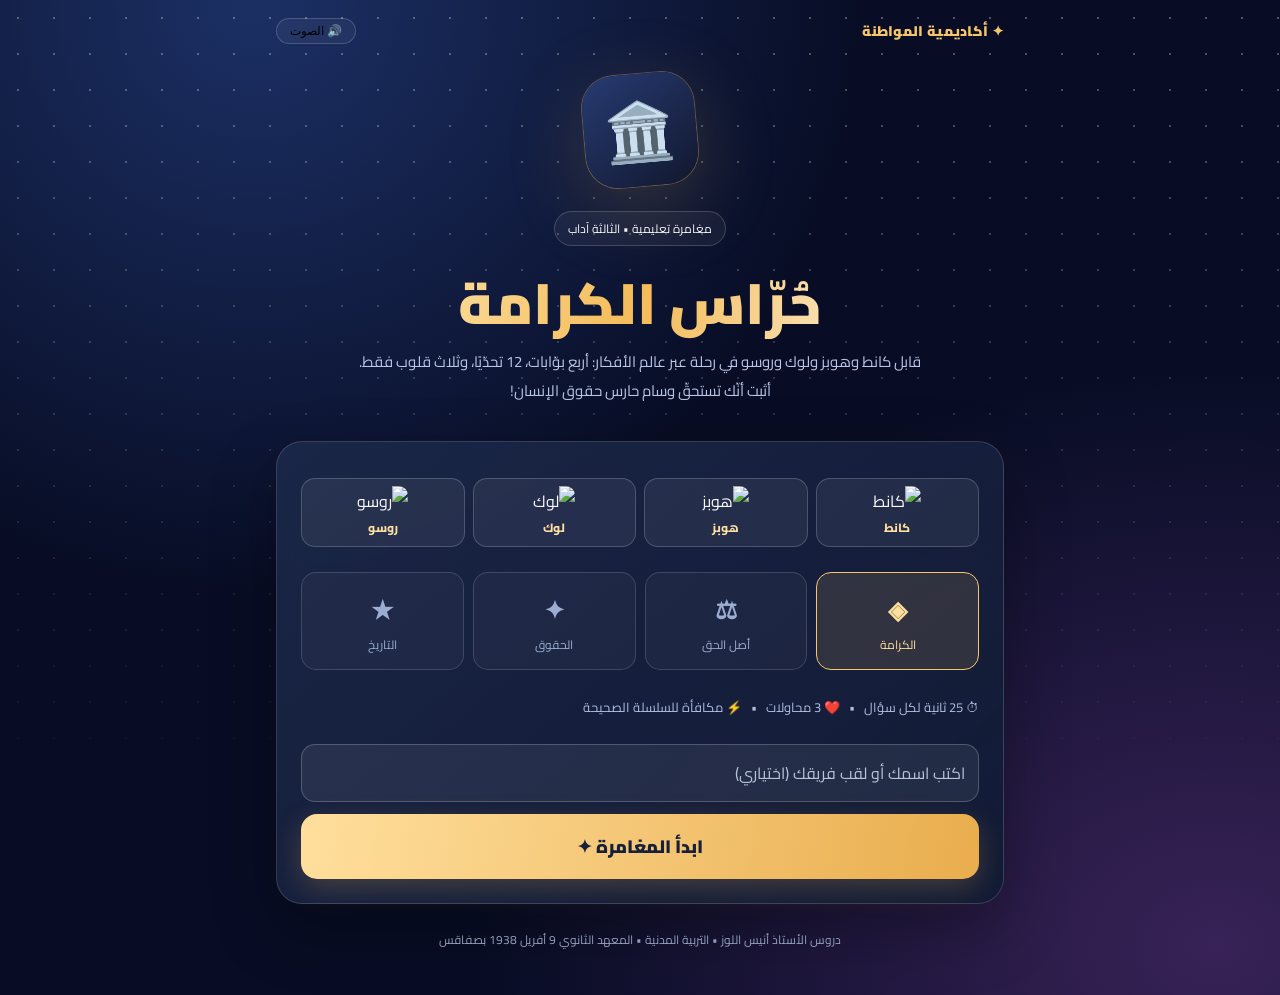
==== commit 77088efe: "Add real historical philosopher portraits to intro and question dialogues" ====
--- a/human-rights-quiz.html
+++ b/human-rights-quiz.html
@@ -1,12 +1,12 @@
 <!doctype html><html lang="ar" dir="rtl"><head><meta charset="utf-8"><meta name="viewport" content="width=device-width,initial-scale=1"><meta name="theme-color" content="#080d25"><title>حُرّاس الكرامة | مغامرة حقوق الإنسان</title><style>
 @import url('https://fonts.googleapis.com/css2?family=Cairo:wght@400;600;700;800;900&display=swap');
-:root{--gold:#f7c66c;--cyan:#54e5e0;--ink:#080d25;--panel:#151e3a;--white:#f8faff}*{box-sizing:border-box}body{margin:0;min-height:100vh;background:radial-gradient(ellipse at 20% 0%,#1c3065 0,transparent 42%),radial-gradient(ellipse at 95% 95%,#382257 0,transparent 43%),#080d25;color:var(--white);font-family:Cairo,Tahoma,Arial,sans-serif;overflow-x:hidden}.stars{position:fixed;inset:0;pointer-events:none;opacity:.3;background-image:radial-gradient(#fff 1px,transparent 1px);background-size:36px 36px;mask-image:linear-gradient(#000,transparent 90%)}.app{max-width:760px;margin:auto;padding:18px 16px 44px;position:relative}.top{display:flex;align-items:center;justify-content:space-between;gap:10px}.brand{font-size:14px;font-weight:900;letter-spacing:.3px;color:var(--gold)}.pill{border:1px solid #ffffff2c;border-radius:50px;padding:5px 13px;background:#ffffff0c;font-size:12px}.hero{text-align:center;padding:30px 10px 16px}.crest{width:112px;height:112px;margin:0 auto 10px;border-radius:32px;display:grid;place-items:center;font-size:57px;background:linear-gradient(145deg,#273b72,#11172e);box-shadow:0 0 0 1px #f7c66c55,0 20px 80px #d8a94b38;transform:rotate(-5deg)}h1{font-size:clamp(33px,7vw,57px);line-height:1.25;margin:22px 0 8px;font-weight:900;background:linear-gradient(100deg,#fff2c8,#f4bb58,#fff);background-clip:text;color:transparent}h2{font-size:clamp(21px,5vw,31px);line-height:1.65;margin:12px 0}.subtitle{color:#b9c6e6;font-size:15px;max-width:570px;margin:8px auto 20px}.panel{background:linear-gradient(140deg,#1c2849ed,#111a34f5);border:1px solid #ffffff25;border-radius:26px;padding:24px;box-shadow:0 25px 65px #0005;backdrop-filter:blur(8px)}.levels{display:grid;grid-template-columns:repeat(4,1fr);gap:9px;margin:25px 0}.level{padding:13px 5px;text-align:center;border:1px solid #ffffff25;border-radius:15px;background:#ffffff09;color:#9badd0;font-size:12px}.level b{display:block;font-size:25px}.level.on{border-color:#f7c66c;background:#f7c66c20;color:#ffdf9c}.cta{width:100%;border:0;border-radius:16px;padding:16px 20px;background:linear-gradient(100deg,#ffdf9d,#e9ad4d);color:#16203b;font-family:inherit;font-weight:900;font-size:18px;cursor:pointer;box-shadow:0 9px 28px #e6ae4c3b;transition:transform .15s}.cta:active,.option:active{transform:scale(.98)}.secondary{background:#243557;color:#fff;box-shadow:none;border:1px solid #ffffff30}.hide{display:none!important}.hud{display:flex;gap:7px;justify-content:space-between;align-items:center;flex-wrap:wrap;margin:18px 0}.stat{background:#ffffff12;border:1px solid #ffffff20;padding:8px 12px;border-radius:13px;font-weight:800;font-size:13px}.track{height:9px;border-radius:30px;background:#ffffff1b;overflow:hidden;margin:12px 0 24px}.fill{height:100%;width:0;background:linear-gradient(90deg,var(--cyan),var(--gold));transition:width .35s}.philosopher{display:flex;align-items:center;gap:15px;padding:14px;border-radius:18px;margin:10px 0 16px;background:linear-gradient(120deg,#4b376855,#1e487155);border:1px solid #f7c66c55}.portrait{width:82px;height:94px;flex-shrink:0;display:grid;place-items:center;border-radius:16px;background:linear-gradient(145deg,#e7b978,#6c4265);font-size:58px;box-shadow:inset 0 0 0 2px #ffe1a76b}.speech{font-size:14px;line-height:1.9;color:#f5e6cb}.speaker{color:var(--gold);font-weight:900;font-size:16px}.illustration{border:1px solid #ffffff2b;border-radius:15px;background:#0a1633;padding:10px;margin-bottom:16px;text-align:center;font-size:14px;color:#c6dcf6}.illustration svg{display:block;width:100%;height:90px}.chapter{color:var(--gold);font-weight:900;font-size:13px;letter-spacing:1px}.question{min-height:95px}.options{display:grid;gap:11px;margin-top:20px}.option{background:#ffffff0d;border:1px solid #8191b14f;color:#f5f7ff;border-radius:16px;min-height:66px;padding:15px;text-align:right;font:700 16px Cairo,Tahoma,sans-serif;cursor:pointer;display:flex;align-items:center;gap:13px;transition:.18s}.option:hover:not(:disabled){border-color:var(--gold);background:#ffffff1c}.letter{flex:0 0 32px;width:32px;height:32px;border-radius:10px;background:#ffffff16;display:grid;place-items:center;color:var(--gold);font-size:14px}.option.correct{border-color:#55e4b5;background:#2b9b7840}.option.wrong{border-color:#ff738c;background:#c0395440}.option:disabled{cursor:default}.feedback{margin:15px 0;padding:13px 15px;border-radius:14px;background:#ffffff10;border-right:3px solid var(--gold);font-size:14px;line-height:1.9}.timer{height:5px;background:#ffffff1a;border-radius:10px;overflow:hidden;margin-top:9px}.timer div{height:100%;background:linear-gradient(90deg,#ff778d,#f9c86c);width:100%;transition:width 1s linear}.footer{text-align:center;font-size:12px;color:#a4b4d5;margin-top:24px}.medal{font-size:70px;text-align:center;filter:drop-shadow(0 0 24px #f3bb5a99)}.resultscore{font-size:62px;font-weight:900;color:var(--gold);text-align:center}.name{width:100%;border:1px solid #ffffff35;background:#ffffff12;border-radius:14px;padding:13px;color:#fff;font:inherit;margin:12px 0}.name::placeholder{color:#b7c4d8}.mini{font-size:13px;color:#aebfe2}.shake{animation:shake .3s}@keyframes shake{0%,100%{transform:translateX(0)}25%{transform:translateX(8px)}75%{transform:translateX(-8px)}}.float{animation:float 3s ease-in-out infinite}@keyframes float{50%{transform:translateY(-8px) rotate(-5deg)}}.confetti{position:fixed;width:8px;height:12px;z-index:99;pointer-events:none;animation:fall 2.8s linear forwards}@keyframes fall{to{transform:translateY(110vh) rotate(700deg);opacity:0}}@media(max-width:480px){.panel{padding:18px}.levels{gap:5px}.level{font-size:10px}.option{font-size:14px;padding:11px}.hud .stat{font-size:11px;padding:7px}}
+:root{--gold:#f7c66c;--cyan:#54e5e0;--ink:#080d25;--panel:#151e3a;--white:#f8faff}*{box-sizing:border-box}body{margin:0;min-height:100vh;background:radial-gradient(ellipse at 20% 0%,#1c3065 0,transparent 42%),radial-gradient(ellipse at 95% 95%,#382257 0,transparent 43%),#080d25;color:var(--white);font-family:Cairo,Tahoma,Arial,sans-serif;overflow-x:hidden}.stars{position:fixed;inset:0;pointer-events:none;opacity:.3;background-image:radial-gradient(#fff 1px,transparent 1px);background-size:36px 36px;mask-image:linear-gradient(#000,transparent 90%)}.app{max-width:760px;margin:auto;padding:18px 16px 44px;position:relative}.top{display:flex;align-items:center;justify-content:space-between;gap:10px}.brand{font-size:14px;font-weight:900;letter-spacing:.3px;color:var(--gold)}.pill{border:1px solid #ffffff2c;border-radius:50px;padding:5px 13px;background:#ffffff0c;font-size:12px}.hero{text-align:center;padding:30px 10px 16px}.crest{width:112px;height:112px;margin:0 auto 10px;border-radius:32px;display:grid;place-items:center;font-size:57px;background:linear-gradient(145deg,#273b72,#11172e);box-shadow:0 0 0 1px #f7c66c55,0 20px 80px #d8a94b38;transform:rotate(-5deg)}h1{font-size:clamp(33px,7vw,57px);line-height:1.25;margin:22px 0 8px;font-weight:900;background:linear-gradient(100deg,#fff2c8,#f4bb58,#fff);background-clip:text;color:transparent}h2{font-size:clamp(21px,5vw,31px);line-height:1.65;margin:12px 0}.subtitle{color:#b9c6e6;font-size:15px;max-width:570px;margin:8px auto 20px}.panel{background:linear-gradient(140deg,#1c2849ed,#111a34f5);border:1px solid #ffffff25;border-radius:26px;padding:24px;box-shadow:0 25px 65px #0005;backdrop-filter:blur(8px)}.levels{display:grid;grid-template-columns:repeat(4,1fr);gap:9px;margin:25px 0}.level{padding:13px 5px;text-align:center;border:1px solid #ffffff25;border-radius:15px;background:#ffffff09;color:#9badd0;font-size:12px}.level b{display:block;font-size:25px}.level.on{border-color:#f7c66c;background:#f7c66c20;color:#ffdf9c}.cta{width:100%;border:0;border-radius:16px;padding:16px 20px;background:linear-gradient(100deg,#ffdf9d,#e9ad4d);color:#16203b;font-family:inherit;font-weight:900;font-size:18px;cursor:pointer;box-shadow:0 9px 28px #e6ae4c3b;transition:transform .15s}.cta:active,.option:active{transform:scale(.98)}.secondary{background:#243557;color:#fff;box-shadow:none;border:1px solid #ffffff30}.hide{display:none!important}.hud{display:flex;gap:7px;justify-content:space-between;align-items:center;flex-wrap:wrap;margin:18px 0}.stat{background:#ffffff12;border:1px solid #ffffff20;padding:8px 12px;border-radius:13px;font-weight:800;font-size:13px}.track{height:9px;border-radius:30px;background:#ffffff1b;overflow:hidden;margin:12px 0 24px}.fill{height:100%;width:0;background:linear-gradient(90deg,var(--cyan),var(--gold));transition:width .35s}.talk{margin-top:7px;border:1px solid #f7c66c88;background:#f7c66c18;color:#ffdda0;padding:6px 12px;border-radius:10px;font:700 12px Cairo,Tahoma;cursor:pointer}.filmBtn{border:1px solid #54e5e077;background:#54e5e01a;color:#bafffa;border-radius:12px;padding:9px 14px;font:700 13px Cairo,Tahoma;cursor:pointer;margin:8px 0}.cinema{border-radius:18px;overflow:hidden;background:linear-gradient(160deg,#0b1635,#283d6b);border:1px solid #f7c66c55;padding:15px;margin:12px 0}.cinemaScene{min-height:155px;display:flex;align-items:center;justify-content:center;flex-direction:column;gap:7px;animation:fadeIn .7s ease}.cinemaIcon{font-size:70px;animation:float 2s ease-in-out infinite}.cinemaText{font-size:17px;font-weight:800;color:#ffe0a2;text-align:center}.cinemaSub{font-size:12px;color:#b9c9e6;text-align:center}@keyframes fadeIn{from{opacity:0;transform:scale(.95)}to{opacity:1;transform:scale(1)}}.philosopher{display:flex;align-items:center;gap:15px;padding:14px;border-radius:18px;margin:10px 0 16px;background:linear-gradient(120deg,#4b376855,#1e487155);border:1px solid #f7c66c55}.portrait{overflow:hidden;width:82px;height:94px;flex-shrink:0;display:grid;place-items:center;border-radius:16px;background:linear-gradient(145deg,#e7b978,#6c4265);font-size:58px;box-shadow:inset 0 0 0 2px #ffe1a76b}.portrait img{width:100%;height:100%;object-fit:cover;object-position:top;border-radius:13px}.cast{display:grid;grid-template-columns:repeat(4,1fr);gap:8px;margin:12px 0 20px}.cast figure{margin:0;background:#ffffff10;border:1px solid #ffffff30;border-radius:14px;padding:7px;text-align:center}.cast img{width:100%;height:95px;object-fit:cover;object-position:top;border-radius:9px}.cast figcaption{font-size:12px;font-weight:800;color:#ffdfa3}.speech{font-size:14px;line-height:1.9;color:#f5e6cb}.speaker{color:var(--gold);font-weight:900;font-size:16px}.illustration{border:1px solid #ffffff2b;border-radius:15px;background:#0a1633;padding:10px;margin-bottom:16px;text-align:center;font-size:14px;color:#c6dcf6}.illustration svg{display:block;width:100%;height:90px}.chapter{color:var(--gold);font-weight:900;font-size:13px;letter-spacing:1px}.question{min-height:95px}.options{display:grid;gap:11px;margin-top:20px}.option{background:#ffffff0d;border:1px solid #8191b14f;color:#f5f7ff;border-radius:16px;min-height:66px;padding:15px;text-align:right;font:700 16px Cairo,Tahoma,sans-serif;cursor:pointer;display:flex;align-items:center;gap:13px;transition:.18s}.option:hover:not(:disabled){border-color:var(--gold);background:#ffffff1c}.letter{flex:0 0 32px;width:32px;height:32px;border-radius:10px;background:#ffffff16;display:grid;place-items:center;color:var(--gold);font-size:14px}.option.correct{border-color:#55e4b5;background:#2b9b7840}.option.wrong{border-color:#ff738c;background:#c0395440}.option:disabled{cursor:default}.feedback{margin:15px 0;padding:13px 15px;border-radius:14px;background:#ffffff10;border-right:3px solid var(--gold);font-size:14px;line-height:1.9}.timer{height:5px;background:#ffffff1a;border-radius:10px;overflow:hidden;margin-top:9px}.timer div{height:100%;background:linear-gradient(90deg,#ff778d,#f9c86c);width:100%;transition:width 1s linear}.footer{text-align:center;font-size:12px;color:#a4b4d5;margin-top:24px}.medal{font-size:70px;text-align:center;filter:drop-shadow(0 0 24px #f3bb5a99)}.resultscore{font-size:62px;font-weight:900;color:var(--gold);text-align:center}.name{width:100%;border:1px solid #ffffff35;background:#ffffff12;border-radius:14px;padding:13px;color:#fff;font:inherit;margin:12px 0}.name::placeholder{color:#b7c4d8}.mini{font-size:13px;color:#aebfe2}.shake{animation:shake .3s}@keyframes shake{0%,100%{transform:translateX(0)}25%{transform:translateX(8px)}75%{transform:translateX(-8px)}}.float{animation:float 3s ease-in-out infinite}@keyframes float{50%{transform:translateY(-8px) rotate(-5deg)}}.confetti{position:fixed;width:8px;height:12px;z-index:99;pointer-events:none;animation:fall 2.8s linear forwards}@keyframes fall{to{transform:translateY(110vh) rotate(700deg);opacity:0}}@media(max-width:480px){.panel{padding:18px}.levels{gap:5px}.level{font-size:10px}.option{font-size:14px;padding:11px}.hud .stat{font-size:11px;padding:7px}}
 </style></head><body><div class="stars"></div><main class="app"><div class="top"><span class="brand">✦ أكاديمية المواطنة</span><button class="pill" id="sound" onclick="toggleSound()">🔊 الصوت</button></div>
-<section id="welcome"><div class="hero"><div class="crest float">🏛️</div><div class="pill" style="display:inline-block;margin-top:15px">مغامرة تعليمية • الثالثة آداب</div><h1>حُرّاس الكرامة</h1><p class="subtitle">قابل كانط وهوبز ولوك وروسو في رحلة عبر عالم الأفكار: أربع بوّابات، 12 تحدّيًا، وثلاث قلوب فقط. أثبت أنّك تستحقّ وسام حارس حقوق الإنسان!</p></div><div class="panel"><div class="levels"><div class="level on"><b>◈</b>الكرامة</div><div class="level"><b>⚖</b>أصل الحق</div><div class="level"><b>✦</b>الحقوق</div><div class="level"><b>★</b>التاريخ</div></div><p class="mini">⏱ 25 ثانية لكل سؤال &nbsp; • &nbsp; ❤️ 3 محاولات &nbsp; • &nbsp; ⚡ مكافأة للسلسلة الصحيحة</p><input class="name" id="player" maxlength="25" placeholder="اكتب اسمك أو لقب فريقك (اختياري)"><button class="cta" onclick="start()">ابدأ المغامرة ✦</button></div></section>
-<section id="game" class="hide"><div class="hud"><span class="stat" id="hearts">❤️❤️❤️</span><span class="stat" id="points">⭐ 0</span><span class="stat" id="streak">⚡ 0</span><span class="stat" id="count">1 / 12</span></div><div class="track"><div class="fill" id="progress"></div></div><div class="panel" id="gamePanel"><div class="chapter" id="chapter"></div><div class="philosopher"><div class="portrait" id="portrait">👨🏻‍🏫</div><div class="speech"><div class="speaker" id="speaker"></div><div id="dialogue"></div></div></div><div class="illustration" id="illustration"></div><h2 class="question" id="question"></h2><div class="timer"><div id="timebar"></div></div><p class="mini" id="clock">⏳ 25 ثانية</p><div class="options" id="options"></div><div class="feedback hide" id="feedback"></div><button class="cta hide" id="next" onclick="advance()">واصل المغامرة ←</button></div></section>
+<section id="welcome"><div class="hero"><div class="crest float">🏛️</div><div class="pill" style="display:inline-block;margin-top:15px">مغامرة تعليمية • الثالثة آداب</div><h1>حُرّاس الكرامة</h1><p class="subtitle">قابل كانط وهوبز ولوك وروسو في رحلة عبر عالم الأفكار: أربع بوّابات، 12 تحدّيًا، وثلاث قلوب فقط. أثبت أنّك تستحقّ وسام حارس حقوق الإنسان!</p></div><div class="panel"><div class="cast"><figure><img src="https://commons.wikimedia.org/wiki/Special:FilePath/Immanuel%20Kant%20-%20Gemaelde%201.jpg?width=320" alt="كانط"><figcaption>كانط</figcaption></figure><figure><img src="https://hips.hearstapps.com/hmg-prod/images/gettyimages-492753601.jpg?crop=1xw%3A1.0xh%3Bcenter%2Ctop&resize=400%3A%2A" alt="هوبز"><figcaption>هوبز</figcaption></figure><figure><img src="https://www.meer.com/attachments/d9a522afc35203e4efd403272ec3a3ec7dad5e2f/store/fill/410/410/855678cb9a6874cabfb6289fab458f2e2e612f33f3b0f553eb138edc60bc/Sir-Godfrey-Kneller-Retrato-de-John-Locke-Museo-Hermitage-San-Petersburgo.jpg" alt="لوك"><figcaption>لوك</figcaption></figure><figure><img src="https://www.meisterdrucke.fr/kunstwerke/1260px/Maurice%20Quentin%20de%20La%20Tour%20-%20Portrait%20of%20Jean%20Jacques%20Rousseau%20%281712-78%29%20%28pastel%20on%20paper%29%20-%20%28MeisterDrucke-76226%29.jpg" alt="روسو"><figcaption>روسو</figcaption></figure></div><div class="levels"><div class="level on"><b>◈</b>الكرامة</div><div class="level"><b>⚖</b>أصل الحق</div><div class="level"><b>✦</b>الحقوق</div><div class="level"><b>★</b>التاريخ</div></div><p class="mini">⏱ 25 ثانية لكل سؤال &nbsp; • &nbsp; ❤️ 3 محاولات &nbsp; • &nbsp; ⚡ مكافأة للسلسلة الصحيحة</p><input class="name" id="player" maxlength="25" placeholder="اكتب اسمك أو لقب فريقك (اختياري)"><button class="cta" onclick="start()">ابدأ المغامرة ✦</button></div></section>
+<section id="game" class="hide"><div class="hud"><span class="stat" id="hearts">❤️❤️❤️</span><span class="stat" id="points">⭐ 0</span><span class="stat" id="streak">⚡ 0</span><span class="stat" id="count">1 / 12</span></div><div class="track"><div class="fill" id="progress"></div></div><div class="panel" id="gamePanel"><div class="chapter" id="chapter"></div><div class="philosopher"><div class="portrait" id="portrait">👨🏻‍🏫</div><div class="speech"><div class="speaker" id="speaker"></div><div id="dialogue"></div><button class="talk" onclick="speakScene()">🔊 اسمع الفيلسوف</button></div></div><button class="filmBtn" onclick="toggleCinema()">🎬 شاهد المشهد التوضيحي المتحرك</button><div id="cinema" class="cinema hide"><div class="cinemaScene" id="cinemaScene"></div><button class="talk" onclick="closeCinema()">إغلاق المشهد ✕</button></div><div class="illustration" id="illustration"></div><h2 class="question" id="question"></h2><div class="timer"><div id="timebar"></div></div><p class="mini" id="clock">⏳ 25 ثانية</p><div class="options" id="options"></div><div class="feedback hide" id="feedback"></div><button class="cta hide" id="next" onclick="advance()">واصل المغامرة ←</button></div></section>
 <section id="result" class="hide"><div class="hero"><div class="medal" id="medal">🏅</div><h1 id="resultTitle">أحسنت!</h1><p class="subtitle" id="resultText"></p></div><div class="panel"><div class="resultscore" id="finalScore"></div><p style="text-align:center" id="finalDetail"></p><button class="cta" onclick="restart()">العب من جديد ↻</button><button class="cta secondary" style="margin-top:10px" onclick="share()">شارك نتيجتك 📋</button></div></section><div class="footer">دروس الأستاذ أنيس اللوز • التربية المدنية • المعهد الثانوي 9 أفريل 1938 بصفاقس</div></main>
 <script>
-const scenes=[
+const portraitPhotos={"إيمانويل كانط":"https://commons.wikimedia.org/wiki/Special:FilePath/Immanuel%20Kant%20-%20Gemaelde%201.jpg?width=320","توماس هوبز":"https://hips.hearstapps.com/hmg-prod/images/gettyimages-492753601.jpg?crop=1xw%3A1.0xh%3Bcenter%2Ctop&resize=400%3A%2A","جون لوك":"https://www.meer.com/attachments/d9a522afc35203e4efd403272ec3a3ec7dad5e2f/store/fill/410/410/855678cb9a6874cabfb6289fab458f2e2e612f33f3b0f553eb138edc60bc/Sir-Godfrey-Kneller-Retrato-de-John-Locke-Museo-Hermitage-San-Petersburgo.jpg","جان جاك روسو":"https://www.meisterdrucke.fr/kunstwerke/1260px/Maurice%20Quentin%20de%20La%20Tour%20-%20Portrait%20of%20Jean%20Jacques%20Rousseau%20%281712-78%29%20%28pastel%20on%20paper%29%20-%20%28MeisterDrucke-76226%29.jpg"};const scenes=[
 {person:"إيمانويل كانط",face:"👨🏻‍⚖️",dialog:"أهلًا بك في مجلس الكرامة! سأختبر قدرتك على التمييز بين قيمة الإنسان والمصالح.",draw:"dignity"},
 {person:"إيمانويل كانط",face:"👨🏻‍⚖️",dialog:"تذكّر: الإنسان ليس أداة. هل تستطيع شرح معنى أن يكون غاية في ذاته؟",draw:"dignity"},
 {person:"إيمانويل كانط",face:"👨🏻‍⚖️",dialog:"سأعرض عليك موقفًا من الحياة اليومية. أيّ اختيار يصون الكرامة؟",draw:"equality"},
@@ -28,6 +28,16 @@
 contract:'<svg viewBox="0 0 400 90"><path d="M100 75v-50h200v50" fill="none" stroke="#f7c66c" stroke-width="4"/><path d="M80 25l120-22 120 22" fill="none" stroke="#54e5e0" stroke-width="4"/><text x="200" y="53" fill="white" text-anchor="middle" font-size="23">القانون</text></svg><span>القانون المشترك والحرية المدنية</span>',
 education:'<svg viewBox="0 0 400 90"><path d="M200 18L80 52l120 32 120-32z" fill="#3b6487" stroke="#f7c66c" stroke-width="3"/><path d="M110 55v20q90 30 180 0V55" fill="none" stroke="#54e5e0" stroke-width="4"/></svg><span>التعليم يدعم المشاركة وممارسة الحريات</span>',
 timeline:'<svg viewBox="0 0 400 90"><path d="M35 40h330" stroke="#f7c66c" stroke-width="4"/><g fill="#54e5e0"><circle cx="80" cy="40" r="8"/><circle cx="200" cy="40" r="8"/><circle cx="320" cy="40" r="8"/></g><g fill="white" text-anchor="middle" font-size="17"><text x="80" y="70">1789</text><text x="200" y="70">1948</text><text x="320" y="70">1966</text></g></svg><span>محطات من مسار الاعتراف القانوني بالحقوق</span>'};
+const films={
+dignity:[["👤","الإنسان له كرامة متأصلة","لا تتوقف على المنفعة أو الثروة"],["⚖️","الإنسان غاية لا مجرّد وسيلة","فكرة كانط عن احترام الإنسانية"],["🤝","المساواة أساس الاستحقاق","لا تمييز بسبب اللون أو الأصل"]],
+equality:[["🌍","كل البشر متساوون في الكرامة","التنوّع لا يبرّر التمييز"],["⚖️","المساواة أمام القانون","الحقوق ليست امتيازات لفئة"]],
+needs:[["🍞","تظهر الحاجة إلى الغذاء والأمن والتعليم","الحاجة تصف افتقار الإنسان"],["📜","تصبح المطالبة بحقّ استحقاقًا مشروعًا","ليس كل ما نرغب فيه حقًّا"],["🏛️","يساعد القانون على ضمان الحقوق","الحماية والاحترام والإعمال"]],
+nature:[["🌳","حقوق طبيعية سابقة عن الدولة","في تصور جون لوك"],["🕊️","الحياة والحرية والملكية","حقوق ينبغي على السلطة حمايتها"]],
+security:[["🌪️","غياب سلطة مشتركة قد يهدد الأمن","تصوّر هوبز لحالة الطبيعة"],["🛡️","ينشئ الأفراد سلطة تحفظ السلم","الحاجة إلى الأمن تدفع إلى الدولة"]],
+contract:[["🤝","يبحث الناس عن العيش المشترك","مع المحافظة على الحرية"],["📜","قانون يعبّر عن الإرادة العامة","في تصور جان جاك روسو"]],
+education:[["📚","الحق في التعليم","تنمية المعرفة والقدرات"],["🗳️","المشاركة في الحياة العامة","مثال على ترابط الحقوق"]],
+timeline:[["📜","1789: إعلان حقوق الإنسان والمواطن","محطة بارزة في فرنسا"],["🌐","10 ديسمبر 1948: الإعلان العالمي","اعتمدته الجمعية العامة للأمم المتحدة"],["⚖️","1966: اعتماد العهدين الدوليين","دخلا حيز النفاذ سنة 1976"]]};
+let cinemaTimer=null,cinemaStep=0;function closeCinema(){clearInterval(cinemaTimer);$('cinema').classList.add('hide')}function toggleCinema(){if(!$('cinema').classList.contains('hide')){closeCinema();return}cinemaStep=0;$('cinema').classList.remove('hide');renderCinema();clearInterval(cinemaTimer);cinemaTimer=setInterval(()=>{cinemaStep++;const scene=films[scenes[index].draw];if(cinemaStep>=scene.length){clearInterval(cinemaTimer);return}renderCinema()},3000)}function renderCinema(){const item=films[scenes[index].draw][cinemaStep];$('cinemaScene').innerHTML='<div class="cinemaIcon">'+item[0]+'</div><div class="cinemaText">'+item[1]+'</div><div class="cinemaSub">'+item[2]+'</div><div class="mini">المشهد '+(cinemaStep+1)+' / '+films[scenes[index].draw].length+'</div>'}function speakScene(){const scene=scenes[index];if(!('speechSynthesis' in window)){alert('المتصفح لا يدعم القراءة الصوتية');return}speechSynthesis.cancel();const utter=new SpeechSynthesisUtterance(scene.person+'. '+scene.dialog+'. '+questions[index].q);utter.lang='ar';utter.rate=.85;utter.pitch=.85;const voices=speechSynthesis.getVoices().filter(v=>v.lang.toLowerCase().startsWith('ar'));if(voices.length)utter.voice=voices[0];speechSynthesis.speak(utter)}
 const questions=[
 {c:"البوّابة الأولى: الكرامة",q:"لماذا يستحقّ جميع البشر حقوق الإنسان؟",a:["لأنهم متساوون في الثروة","لأن كرامتهم متأصّلة ومتساوية","لأن الدولة تمنحهم قيمتهم"],k:1,e:"الكرامة الإنسانية قيمة أصيلة لا ترتبط باللون أو الأصل أو الوضع الاجتماعي."},
 {c:"البوّابة الأولى: الكرامة",q:"ماذا يعني مبدأ كانط: الإنسان غاية في ذاته؟",a:["يمكن استغلال الإنسان متى كان ذلك نافعًا","لا يجوز اختزال الإنسان في مجرّد وسيلة","الحقوق تخصّ الأقوياء فقط"],k:1,e:"احترام الإنسان يقتضي عدم معاملته كمجرّد أداة لتحقيق مصالح الغير."},
@@ -42,5 +52,5 @@
 {c:"البوّابة الرابعة: محطات التاريخ",q:"ما التاريخ الدقيق لاعتماد الإعلان العالمي لحقوق الإنسان؟",a:["26 جوان 1945","10 ديسمبر 1948","10 ديسمبر 1966"],k:1,e:"اعتمدته الجمعية العامة للأمم المتحدة يوم 10 ديسمبر 1948."},
 {c:"البوّابة الرابعة: محطات التاريخ",q:"متى اعتُمد العهدان الدوليان للحقوق المدنية والسياسية والحقوق الاقتصادية والاجتماعية والثقافية؟",a:["1945","1976","1966"],k:2,e:"اعتُمد العهدان سنة 1966 ودخلا حيّز النفاذ سنة 1976."}
 ];
-let index=0,points=0,hearts=3,streak=0,correct=0,seconds=25,interval=null,locked=false,sound=true,player="";const $=id=>document.getElementById(id);function tone(freq=500,dur=.12){if(!sound)return;try{const ctx=new(window.AudioContext||window.webkitAudioContext)(),o=ctx.createOscillator(),g=ctx.createGain();o.connect(g);g.connect(ctx.destination);o.frequency.value=freq;g.gain.setValueAtTime(.055,ctx.currentTime);g.gain.exponentialRampToValueAtTime(.001,ctx.currentTime+dur);o.start();o.stop(ctx.currentTime+dur);setTimeout(()=>ctx.close(),500)}catch(e){}}function toggleSound(){sound=!sound;$('sound').textContent=sound?'🔊 الصوت':'🔇 صامت'}function start(){player=$('player').value.trim()||'حارس الكرامة';$('welcome').classList.add('hide');$('game').classList.remove('hide');show()}function show(){locked=false;seconds=25;$('count').textContent=(index+1)+' / '+questions.length;$('points').textContent='⭐ '+points;$('streak').textContent='⚡ '+streak;$('hearts').textContent='❤️'.repeat(hearts)+'🖤'.repeat(3-hearts);$('progress').style.width=(index/questions.length*100)+'%';$('chapter').textContent=questions[index].c;const scene=scenes[index];$('speaker').textContent=scene.person+' يسألك:';$('portrait').textContent=scene.face;$('dialogue').textContent=scene.dialog;$('illustration').innerHTML=diagrams[scene.draw];$('question').textContent=questions[index].q;$('feedback').classList.add('hide');$('next').classList.add('hide');$('options').innerHTML='';questions[index].a.forEach((a,j)=>{const b=document.createElement('button');b.className='option';b.innerHTML='<span class="letter">'+['أ','ب','ج'][j]+'</span><span></span>';b.lastChild.textContent=a;b.onclick=()=>answer(j);$('options').appendChild(b)});updateClock();clearInterval(interval);interval=setInterval(()=>{seconds--;updateClock();if(seconds<=0)answer(-1)},1000)}function updateClock(){$('clock').textContent='⏳ '+seconds+' ثانية';$('timebar').style.width=seconds/25*100+'%'}function answer(j){if(locked)return;locked=true;clearInterval(interval);const q=questions[index],right=j===q.k;[...$('options').children].forEach((b,k)=>{b.disabled=true;if(k===q.k)b.classList.add('correct');else if(k===j)b.classList.add('wrong')});if(right){streak++;correct++;points+=100+Math.max(0,seconds)*2+Math.min(streak-1,4)*20;tone(650,.11);setTimeout(()=>tone(850,.15),130)}else{hearts--;streak=0;tone(180,.28);$('gamePanel').classList.add('shake');setTimeout(()=>$('gamePanel').classList.remove('shake'),350)}$('points').textContent='⭐ '+points;$('hearts').textContent='❤️'.repeat(hearts)+'🖤'.repeat(3-hearts);$('streak').textContent='⚡ '+streak;$('feedback').textContent=(right?'✨ إجابة صحيحة! ':'💡 '+(j===-1?'انتهى الوقت. ':'إجابة غير صحيحة. '))+q.e;$('feedback').classList.remove('hide');$('next').textContent=hearts===0||index===questions.length-1?'عرض النتيجة 🏆':(index%3===2?'اجتزت البوّابة! واصل ✦':'السؤال التالي ←');$('next').classList.remove('hide')}function advance(){if(hearts===0||index===questions.length-1){finish();return}index++;show()}function finish(){clearInterval(interval);$('game').classList.add('hide');$('result').classList.remove('hide');$('progress').style.width='100%';const won=hearts>0&&index===questions.length-1;$('medal').textContent=won?'🏆':correct>=6?'🥈':'🛡️';$('resultTitle').textContent=won?'أصبحت حارسًا للكرامة!':'انتهت الجولة';$('resultText').textContent=won?'أتممت البوّابات الأربع بنجاح.':'الحقوق تُحمى بالمعرفة. راجع الشروح وحاول مجددًا.';$('finalScore').textContent=points+' ⭐';$('finalDetail').textContent=player+' • '+correct+' إجابات صحيحة من '+questions.length+' • '+(won?'وسام الحارس الذهبي':'واصل التدريب');if(won)confetti()}function confetti(){for(let n=0;n<65;n++){let e=document.createElement('i');e.className='confetti';e.style.left=Math.random()*100+'vw';e.style.top='-30px';e.style.background=['#f7c66c','#54e5e0','#e8a2f5','#fff'][n%4];e.style.animationDelay=Math.random()*1.5+'s';e.style.transform='rotate('+Math.random()*180+'deg)';document.body.appendChild(e);setTimeout(()=>e.remove(),4500)}}function restart(){index=0;points=0;hearts=3;streak=0;correct=0;$('result').classList.add('hide');$('welcome').classList.remove('hide')}function share(){let msg='⚖️ حُرّاس الكرامة | '+player+' حقّق '+points+' نقطة و'+correct+'/12 إجابة صحيحة!';if(navigator.clipboard)navigator.clipboard.writeText(msg).then(()=>alert('تم نسخ النتيجة!')).catch(()=>prompt('انسخ نتيجتك:',msg));else prompt('انسخ نتيجتك:',msg)}
+let index=0,points=0,hearts=3,streak=0,correct=0,seconds=25,interval=null,locked=false,sound=true,player="";const $=id=>document.getElementById(id);function tone(freq=500,dur=.12){if(!sound)return;try{const ctx=new(window.AudioContext||window.webkitAudioContext)(),o=ctx.createOscillator(),g=ctx.createGain();o.connect(g);g.connect(ctx.destination);o.frequency.value=freq;g.gain.setValueAtTime(.055,ctx.currentTime);g.gain.exponentialRampToValueAtTime(.001,ctx.currentTime+dur);o.start();o.stop(ctx.currentTime+dur);setTimeout(()=>ctx.close(),500)}catch(e){}}function toggleSound(){sound=!sound;$('sound').textContent=sound?'🔊 الصوت':'🔇 صامت'}function start(){player=$('player').value.trim()||'حارس الكرامة';$('welcome').classList.add('hide');$('game').classList.remove('hide');show()}function show(){closeCinema();if('speechSynthesis' in window)speechSynthesis.cancel();locked=false;seconds=25;$('count').textContent=(index+1)+' / '+questions.length;$('points').textContent='⭐ '+points;$('streak').textContent='⚡ '+streak;$('hearts').textContent='❤️'.repeat(hearts)+'🖤'.repeat(3-hearts);$('progress').style.width=(index/questions.length*100)+'%';$('chapter').textContent=questions[index].c;const scene=scenes[index];$('speaker').textContent=scene.person+' يسألك:';$('portrait').innerHTML=portraitPhotos[scene.person]?'<img alt="'+scene.person+'" src="'+portraitPhotos[scene.person]+'" onerror="this.parentNode.textContent=\''+scene.face+'\'">':scene.face;$('dialogue').textContent=scene.dialog;$('illustration').innerHTML=diagrams[scene.draw];$('question').textContent=questions[index].q;$('feedback').classList.add('hide');$('next').classList.add('hide');$('options').innerHTML='';questions[index].a.forEach((a,j)=>{const b=document.createElement('button');b.className='option';b.innerHTML='<span class="letter">'+['أ','ب','ج'][j]+'</span><span></span>';b.lastChild.textContent=a;b.onclick=()=>answer(j);$('options').appendChild(b)});updateClock();clearInterval(interval);interval=setInterval(()=>{seconds--;updateClock();if(seconds<=0)answer(-1)},1000)}function updateClock(){$('clock').textContent='⏳ '+seconds+' ثانية';$('timebar').style.width=seconds/25*100+'%'}function answer(j){if(locked)return;locked=true;clearInterval(interval);const q=questions[index],right=j===q.k;[...$('options').children].forEach((b,k)=>{b.disabled=true;if(k===q.k)b.classList.add('correct');else if(k===j)b.classList.add('wrong')});if(right){streak++;correct++;points+=100+Math.max(0,seconds)*2+Math.min(streak-1,4)*20;tone(650,.11);setTimeout(()=>tone(850,.15),130)}else{hearts--;streak=0;tone(180,.28);$('gamePanel').classList.add('shake');setTimeout(()=>$('gamePanel').classList.remove('shake'),350)}$('points').textContent='⭐ '+points;$('hearts').textContent='❤️'.repeat(hearts)+'🖤'.repeat(3-hearts);$('streak').textContent='⚡ '+streak;$('feedback').textContent=(right?'✨ إجابة صحيحة! ':'💡 '+(j===-1?'انتهى الوقت. ':'إجابة غير صحيحة. '))+q.e;$('feedback').classList.remove('hide');$('next').textContent=hearts===0||index===questions.length-1?'عرض النتيجة 🏆':(index%3===2?'اجتزت البوّابة! واصل ✦':'السؤال التالي ←');$('next').classList.remove('hide')}function advance(){if(hearts===0||index===questions.length-1){finish();return}index++;show()}function finish(){closeCinema();if('speechSynthesis' in window)speechSynthesis.cancel();clearInterval(interval);$('game').classList.add('hide');$('result').classList.remove('hide');$('progress').style.width='100%';const won=hearts>0&&index===questions.length-1;$('medal').textContent=won?'🏆':correct>=6?'🥈':'🛡️';$('resultTitle').textContent=won?'أصبحت حارسًا للكرامة!':'انتهت الجولة';$('resultText').textContent=won?'أتممت البوّابات الأربع بنجاح.':'الحقوق تُحمى بالمعرفة. راجع الشروح وحاول مجددًا.';$('finalScore').textContent=points+' ⭐';$('finalDetail').textContent=player+' • '+correct+' إجابات صحيحة من '+questions.length+' • '+(won?'وسام الحارس الذهبي':'واصل التدريب');if(won)confetti()}function confetti(){for(let n=0;n<65;n++){let e=document.createElement('i');e.className='confetti';e.style.left=Math.random()*100+'vw';e.style.top='-30px';e.style.background=['#f7c66c','#54e5e0','#e8a2f5','#fff'][n%4];e.style.animationDelay=Math.random()*1.5+'s';e.style.transform='rotate('+Math.random()*180+'deg)';document.body.appendChild(e);setTimeout(()=>e.remove(),4500)}}function restart(){index=0;points=0;hearts=3;streak=0;correct=0;$('result').classList.add('hide');$('welcome').classList.remove('hide')}function share(){let msg='⚖️ حُرّاس الكرامة | '+player+' حقّق '+points+' نقطة و'+correct+'/12 إجابة صحيحة!';if(navigator.clipboard)navigator.clipboard.writeText(msg).then(()=>alert('تم نسخ النتيجة!')).catch(()=>prompt('انسخ نتيجتك:',msg));else prompt('انسخ نتيجتك:',msg)}
 </script></body></html>
